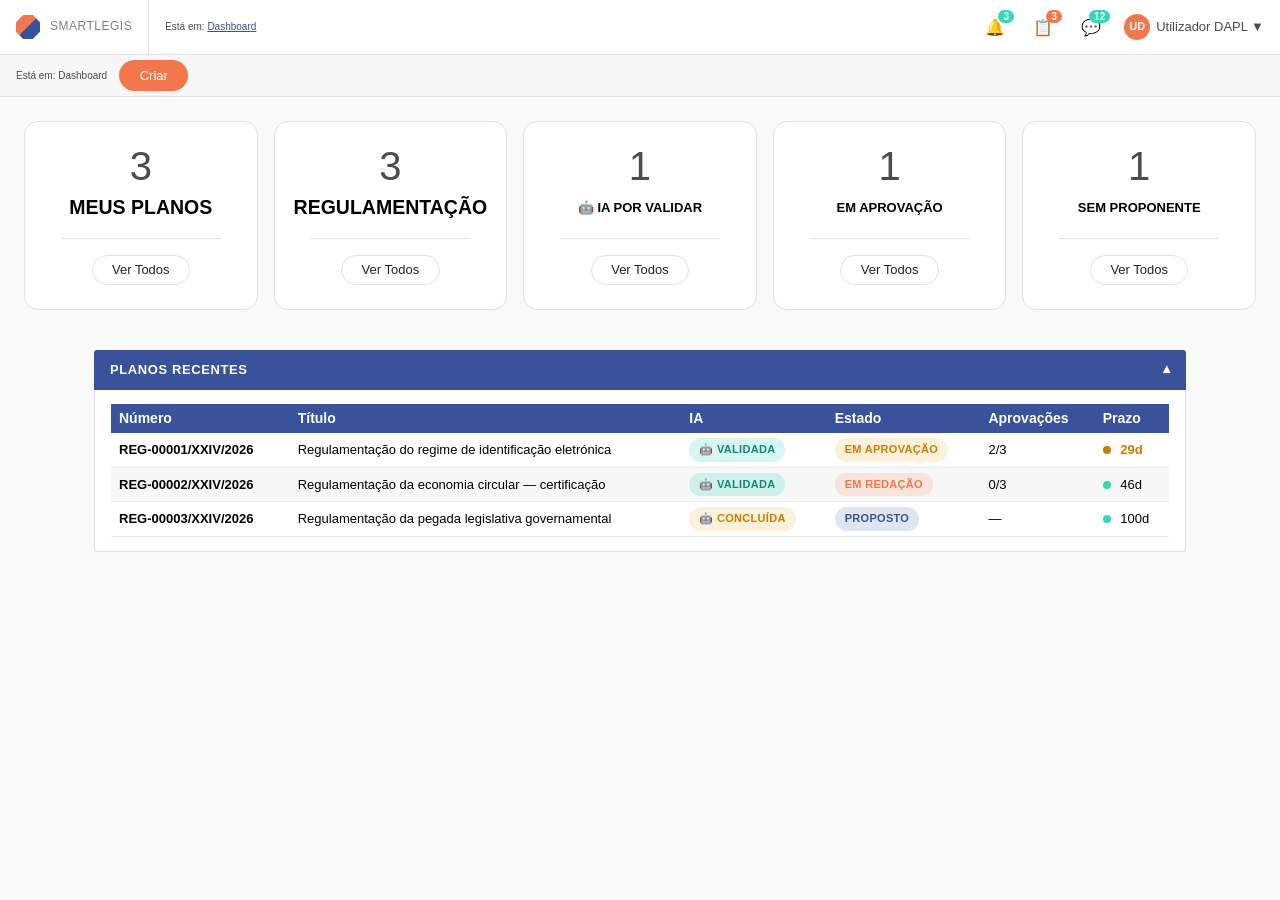
==== standalone.html @ e025ecbe "Initial commit · mock público v0.4 Protótipo navegável do Módulo de Regulamentação do SmartLegis. In" ====
<!DOCTYPE html>
<html lang="pt-PT">
<head>
  <meta charset="UTF-8">
  <meta name="viewport" content="width=device-width, initial-scale=1.0">
  <title>SmartLegis · Regulamentação</title>
  <style>
/* ==========================================================================
   SmartLegis · Módulo de Regulamentação · Mock styles v0.4
   Tokens extraídos pixel-a-pixel de qual.smartlegis.gov.pt (2026-04-29)
   via Claude in Chrome. Paleta: laranja #F2784B + azul/roxo #3A529C +
   turquesa #36D7B7 (wizard). Pill border-radius: 19.5px.
   ========================================================================== */

:root {
  /* Cores primárias */
  --sl-primary:        #F2784B;   /* Laranja: Criar, Editar, Avançar, Confirmar, Hoje */
  --sl-primary-hover:  #E5663A;
  --sl-secondary:      #3A529C;   /* Azul/roxo: header tabela, tab ativa, headers de secção */
  --sl-secondary-dark: #2E4180;
  --sl-success:        #36D7B7;   /* Turquesa: passo ativo do wizard, badge de mensagens */
  --sl-upload-blue:    #5B5F9E;   /* Botões "Envie o seu ficheiro" */

  /* Cinzas e neutros */
  --sl-text:           #4C4C4C;
  --sl-text-strong:    #000000;
  --sl-text-muted:     #95A2A6;
  --sl-text-soft:      #808080;
  --sl-link:           #3A529C;

  /* Backgrounds */
  --sl-bg:             #F9F9F9;
  --sl-bg-sheet:       #F7F7F7;
  --sl-bg-card:        #FFFFFF;
  --sl-bg-row-alt:     #F7F7F7;
  --sl-bg-thead:       #EEEEEE;
  --sl-bg-today:       #FBF8E5;

  /* Estados informativos (para o mock) */
  --sl-info:           #5B5F9E;
  --sl-info-bg:        #E8E9F4;
  --sl-warn:           #C97E00;
  --sl-warn-bg:        #FBF1DC;
  --sl-danger:         #C8102E;
  --sl-danger-bg:      #FCE8EB;
  --sl-success-bg:     #D5F5EC;

  /* Borders */
  --sl-border:         #DEE2E6;
  --sl-border-light:   #E9ECEF;
  --sl-border-modal:   rgba(0, 0, 0, 0.2);

  /* Tipografia */
  --sl-font: Noto, "Lucida Grande", -apple-system, BlinkMacSystemFont, "Segoe UI", Roboto, Helvetica, Arial, sans-serif;
  --sl-fs-xs:      10px;
  --sl-fs-sm:      12px;
  --sl-fs-base:    13px;
  --sl-fs-md:      14px;
  --sl-fs-lg:      15.6px;
  --sl-fs-xl:      19.5px;
  --sl-fs-xxl:     26px;
  --sl-fs-display: 40px;
  --sl-line:       19.5px;

  /* Radii */
  --sl-radius-pill: 19.5px;
  --sl-radius-sm:   3px;
  --sl-radius-md:   3.6px;

  /* Espaços */
  --sl-navbar-h:        55px;
  --sl-control-panel-h: 42px;
  --sl-row-h:           27px;
  --sl-step-circle:     39px;
  --sl-sidebar-w:       234px;

  /* Sombras */
  --sl-shadow-dropdown: 0 6px 12px -4px rgba(0, 0, 0, 0.25);
  --sl-shadow-modal:    0 6px 12px -4px rgba(0, 0, 0, 0.25);
}

* { box-sizing: border-box; }

html, body {
  margin: 0; padding: 0;
  font-family: var(--sl-font);
  font-size: var(--sl-fs-base);
  line-height: var(--sl-line);
  color: var(--sl-text);
  background: var(--sl-bg);
}

a { color: var(--sl-link); text-decoration: none; }
a:hover { text-decoration: underline; }
button { font-family: inherit; cursor: pointer; }
hr { border: 0; border-top: 1px solid var(--sl-border); margin: 8px 0; }

/* ============ Topbar (navbar) ============ */
.sl-navbar {
  height: var(--sl-navbar-h);
  background: var(--sl-bg-card);
  display: flex;
  align-items: center;
  padding: 0;
  position: sticky; top: 0; z-index: 50;
  border-bottom: 1px solid var(--sl-border);
}
.sl-navbar__logo {
  display: flex; align-items: center; gap: 10px;
  padding: 0 16px;
  cursor: pointer;
  height: 100%;
  border-right: 1px solid var(--sl-border);
}
.sl-navbar__logo:hover { background: var(--sl-bg-sheet); }
.sl-navbar__logo-mark {
  width: 24px; height: 24px;
  background: linear-gradient(135deg,
    var(--sl-primary) 0%, var(--sl-primary) 50%,
    var(--sl-secondary) 50%, var(--sl-secondary) 100%);
  clip-path: polygon(30% 0%, 70% 0%, 100% 30%, 100% 70%, 70% 100%, 30% 100%, 0% 70%, 0% 30%);
  flex-shrink: 0;
}
.sl-navbar__brand {
  color: var(--sl-text-soft);
  font-size: var(--sl-fs-sm);
  font-weight: 500;
  letter-spacing: 0.5px;
}

.sl-navbar__breadcrumb {
  flex: 1;
  padding: 0 16px;
  color: var(--sl-text);
  font-size: var(--sl-fs-xs);
}
.sl-navbar__breadcrumb a { color: var(--sl-link); text-decoration: underline; }
.sl-navbar__breadcrumb-sep { margin: 0 6px; color: var(--sl-text-muted); }

.sl-navbar__right {
  display: flex; align-items: center; gap: 18px;
  padding-right: 16px;
}
.sl-navbar__icon-btn {
  position: relative;
  background: none; border: 0;
  font-size: 16px;
  color: var(--sl-text-muted);
  width: 30px; height: 30px;
  display: inline-flex; align-items: center; justify-content: center;
}
.sl-navbar__icon-btn:hover { color: var(--sl-text); }
.sl-navbar__badge {
  position: absolute; top: -2px; right: -4px;
  background: var(--sl-success);
  color: #fff;
  border-radius: 10px; padding: 1px 5px;
  font-size: 10px; font-weight: 600;
  min-width: 16px; text-align: center;
}
.sl-navbar__user {
  display: flex; align-items: center; gap: 6px;
  font-size: var(--sl-fs-base);
  color: var(--sl-text);
  cursor: pointer;
}
.sl-navbar__user-avatar {
  width: 26px; height: 26px;
  border-radius: 50%;
  background: var(--sl-primary);
  color: #fff;
  display: inline-flex; align-items: center; justify-content: center;
  font-size: 11px; font-weight: 600;
}

/* ============ Sidebar (apps dropdown popup) ============ */
.sl-sidebar {
  position: absolute;
  top: var(--sl-navbar-h);
  left: 0;
  width: var(--sl-sidebar-w);
  background: var(--sl-bg-sheet);
  border: 1px solid var(--sl-border);
  border-radius: var(--sl-radius-sm);
  box-shadow: var(--sl-shadow-dropdown);
  padding: 6px 0;
  max-height: calc(100vh - 60px);
  overflow-y: auto;
  z-index: 40;
  display: none;
}
.sl-sidebar.is-open { display: block; }
.sl-sidebar__item {
  display: flex; align-items: center; gap: 12px;
  padding: 6px 20px;
  height: 57px;
  color: var(--sl-text-muted);
  font-size: var(--sl-fs-sm);
  font-weight: 400;
  text-decoration: none;
  cursor: pointer;
}
.sl-sidebar__item:hover { background: rgba(0,0,0,0.04); text-decoration: none; }
.sl-sidebar__item--active {
  color: var(--sl-text-strong);
  font-weight: 500;
}
.sl-sidebar__item--active .sl-sidebar__icon {
  background: #2A2A2A;
  color: #fff;
}
.sl-sidebar__icon {
  width: 36px; height: 36px;
  display: inline-flex; align-items: center; justify-content: center;
  font-size: 22px;
  border-radius: 4px;
  color: var(--sl-text-muted);
  flex-shrink: 0;
}

/* ============ Layout body ============ */
.sl-main {
  min-height: calc(100vh - var(--sl-navbar-h));
}

/* ============ Control Panel ============ */
.sl-cp {
  height: var(--sl-control-panel-h);
  background: var(--sl-bg-sheet);
  padding: 0 16px;
  display: flex;
  align-items: center;
  gap: 12px;
  border-bottom: 1px solid var(--sl-border);
}
.sl-cp__breadcrumb {
  color: var(--sl-text);
  font-size: var(--sl-fs-xs);
}
.sl-cp__breadcrumb a { color: var(--sl-link); text-decoration: underline; }
.sl-cp__breadcrumb-sep { margin: 0 6px; color: var(--sl-text-muted); }
.sl-cp__buttons { display: flex; align-items: center; gap: 8px; }
.sl-cp__right {
  margin-left: auto;
  display: flex; align-items: center; gap: 10px;
}
.sl-pager {
  display: flex; align-items: center; gap: 6px;
  font-size: var(--sl-fs-base);
}
.sl-pager__nav {
  width: 30px; height: 30px;
  border-radius: 50%;
  background: var(--sl-bg-card);
  border: 1px solid var(--sl-border);
  display: inline-flex; align-items: center; justify-content: center;
  color: var(--sl-text);
  cursor: pointer;
}
.sl-pager__nav:hover { background: var(--sl-bg-sheet); }

/* ============ Botões ============ */
.sl-btn {
  display: inline-flex; align-items: center; justify-content: center;
  gap: 6px;
  font-family: var(--sl-font);
  font-size: var(--sl-fs-base);
  font-weight: 400;
  padding: 6.5px 19.5px;
  border-radius: var(--sl-radius-pill);
  border: 1px solid transparent;
  background: var(--sl-bg-card);
  color: var(--sl-text-strong);
  text-decoration: none;
  white-space: nowrap;
  transition: background 0.12s ease;
  line-height: 1.2;
}
.sl-btn:hover { text-decoration: none; }
.sl-btn--primary {
  background: var(--sl-primary);
  color: #fff;
}
.sl-btn--primary:hover { background: var(--sl-primary-hover); color: #fff; }
.sl-btn--secondary {
  background: var(--sl-bg-card);
  color: #212529;
  border-color: var(--sl-border);
}
.sl-btn--secondary:hover { background: #F1F3F5; }
.sl-btn--upload {
  background: var(--sl-upload-blue);
  color: #fff;
}
.sl-btn--link {
  background: transparent;
  color: var(--sl-link);
  text-decoration: underline;
  border: 0;
  padding: 6.5px 4px;
}
.sl-btn--icon {
  padding: 0;
  width: 30px; height: 30px;
  border-radius: 50%;
  border: 1px solid var(--sl-border);
}
.sl-btn--small {
  border-radius: var(--sl-radius-sm);
  padding: 4.5px 9px;
}
.sl-btn--danger {
  background: var(--sl-danger);
  color: #fff;
}
.sl-btn:disabled, .sl-btn[disabled] { opacity: 0.5; cursor: not-allowed; }

/* ============ Form view ============ */
.sl-form-bg {
  background: var(--sl-bg-sheet);
  padding: 24px 16px;
  min-height: calc(100vh - var(--sl-navbar-h) - var(--sl-control-panel-h));
}
.sl-form-sheet {
  background: var(--sl-bg-card);
  max-width: 1140px;
  margin: 0 auto;
  padding: 24px 32px;
  border-radius: var(--sl-radius-sm);
  border: 1px solid var(--sl-border);
}
.sl-form__title {
  font-size: var(--sl-fs-xxl);
  font-weight: 700;
  color: var(--sl-text);
  text-align: center;
  margin: 0 0 6px;
}
.sl-form__subtitle {
  text-align: center;
  font-size: var(--sl-fs-base);
  color: var(--sl-text-muted);
  margin: 0 0 16px;
}

.sl-form__row {
  display: grid;
  grid-template-columns: repeat(2, 1fr);
  gap: 8px 24px;
  margin-bottom: 12px;
}
.sl-form__row--4 { grid-template-columns: repeat(4, 1fr); }
.sl-form__row--3 { grid-template-columns: repeat(3, 1fr); }
.sl-form__field { display: flex; flex-direction: column; }
.sl-form__field--full { grid-column: 1 / -1; }
.sl-form__label {
  font-size: var(--sl-fs-base);
  font-weight: 700;
  color: var(--sl-text);
  margin-bottom: 4px;
}
.sl-form__label--required::after {
  content: " *";
  color: var(--sl-danger);
}
.sl-form__value {
  font-size: var(--sl-fs-base);
  color: var(--sl-text);
  border-bottom: 1px solid var(--sl-border);
  padding: 4px 0;
  min-height: 24px;
}
.sl-form__input {
  border: 0;
  border-bottom: 1px solid var(--sl-border);
  background: transparent;
  outline: 0;
  font-family: inherit;
  font-size: var(--sl-fs-base);
  padding: 4px 0;
  width: 100%;
}
.sl-form__input:focus { border-bottom-color: var(--sl-secondary); }
.sl-form__textarea {
  border: 1px solid var(--sl-border);
  border-radius: var(--sl-radius-sm);
  padding: 6px 8px;
  font-family: inherit;
  font-size: var(--sl-fs-base);
  background: var(--sl-bg-card);
  resize: vertical;
  min-height: 60px;
  width: 100%;
}
.sl-form__select {
  border: 1px solid var(--sl-border);
  border-radius: var(--sl-radius-sm);
  padding: 4px 8px;
  font-family: inherit;
  font-size: var(--sl-fs-base);
  background: var(--sl-bg-card);
  width: 100%;
}

/* ============ Notebook (tabs) — estilo SmartLegis real ============ */
.sl-notebook { margin: 16px 0 0; }
.sl-notebook__tabs {
  display: flex;
  gap: 2px;
  border-bottom: 1px solid var(--sl-secondary);
  list-style: none;
  padding: 0;
  margin: 0;
}
.sl-notebook__tab {
  padding: 6px 14px;
  font-size: var(--sl-fs-base);
  font-weight: 400;
  color: var(--sl-secondary);
  background: transparent;
  border: 0;
  border-radius: var(--sl-radius-sm) var(--sl-radius-sm) 0 0;
  cursor: pointer;
}
.sl-notebook__tab:hover { background: rgba(58,82,156,0.08); }
.sl-notebook__tab--active {
  background: var(--sl-secondary);
  color: #fff;
  font-weight: 500;
}
.sl-notebook__tab--active:hover { background: var(--sl-secondary-dark); }
.sl-notebook__page { padding: 16px 0; }

/* ============ Secções colapsáveis (em vez de chatter) ============ */
.sl-section { margin-top: 16px; }
.sl-section__header {
  background: var(--sl-secondary);
  color: #fff;
  font-size: var(--sl-fs-base);
  font-weight: 600;
  letter-spacing: 0.6px;
  padding: 10px 16px;
  border-radius: var(--sl-radius-sm);
  display: flex;
  align-items: center;
  justify-content: space-between;
  cursor: pointer;
  text-transform: uppercase;
  user-select: none;
}
.sl-section__header:hover { background: var(--sl-secondary-dark); }
.sl-section__chevron { font-size: 14px; transition: transform 0.2s; }
.sl-section--open .sl-section__header {
  border-radius: var(--sl-radius-sm) var(--sl-radius-sm) 0 0;
}
.sl-section--open .sl-section__chevron { transform: rotate(180deg); }
.sl-section__body {
  background: var(--sl-bg-card);
  padding: 14px 16px;
  border: 1px solid var(--sl-border);
  border-top: 0;
  border-radius: 0 0 var(--sl-radius-sm) var(--sl-radius-sm);
  display: none;
}
.sl-section--open .sl-section__body { display: block; }

/* ============ Tabela (list view) ============ */
.sl-table-wrap {
  background: var(--sl-bg-card);
  border: 1px solid var(--sl-border);
  border-radius: var(--sl-radius-sm);
  overflow: auto;
}
.sl-table {
  width: 100%;
  border-collapse: collapse;
  font-size: var(--sl-fs-base);
}
.sl-table thead th {
  background: var(--sl-secondary);
  color: #fff;
  font-size: var(--sl-fs-md);
  font-weight: 700;
  text-align: left;
  padding: 5px 8px;
  white-space: nowrap;
  position: sticky; top: 0;
}
.sl-table tbody td {
  padding: 5px 8px;
  font-size: var(--sl-fs-base);
  color: var(--sl-text-strong);
  vertical-align: middle;
  border-bottom: 1px solid var(--sl-border-light);
}
.sl-table tbody tr { background: var(--sl-bg-card); }
.sl-table tbody tr:nth-child(even) { background: var(--sl-bg-row-alt); }
.sl-table tbody tr:hover { background: #EEF1FB; cursor: pointer; }

/* Tabela inline em form (.sl-table--inline para tabelas dentro de notebook pages) */
.sl-table--inline thead th {
  background: var(--sl-bg-thead);
  color: var(--sl-text);
  font-size: var(--sl-fs-sm);
  text-transform: uppercase;
  font-weight: 600;
}

/* ============ Search/Filter pills ============ */
.sl-searchbox {
  display: flex; align-items: center; gap: 8px;
  background: var(--sl-bg-card);
  border: 1px solid var(--sl-border);
  border-radius: var(--sl-radius-pill);
  padding: 4px 14px;
  font-size: var(--sl-fs-base);
}
.sl-searchbox input {
  flex: 1;
  border: 0; outline: 0; background: transparent;
  font-size: var(--sl-fs-base);
}
.sl-filter-pill {
  background: var(--sl-bg-card);
  border-radius: var(--sl-radius-pill);
  padding: 4px 14px;
  display: inline-flex; align-items: center; gap: 8px;
  border: 1px solid var(--sl-border);
  font-size: var(--sl-fs-base);
  cursor: pointer;
  color: var(--sl-text);
}
.sl-filter-pill:hover { background: var(--sl-bg-sheet); }
.sl-filter-pill__caret { font-size: 10px; color: var(--sl-text-muted); }

/* ============ Dropdown menu (Ação ▼) ============ */
.sl-dropdown {
  position: absolute;
  background: var(--sl-bg-sheet);
  border: 1px solid var(--sl-border);
  border-radius: var(--sl-radius-sm);
  box-shadow: var(--sl-shadow-dropdown);
  min-width: 220px;
  padding: 6px 0;
  z-index: 60;
  display: none;
}
.sl-dropdown.is-open { display: block; }
.sl-dropdown__item {
  display: block;
  padding: 4px 20px;
  color: var(--sl-text);
  font-size: var(--sl-fs-sm);
  line-height: 18px;
  text-decoration: none;
  cursor: pointer;
}
.sl-dropdown__item:hover {
  background: rgba(58,82,156,0.08);
  color: var(--sl-secondary);
  text-decoration: none;
}

/* ============ Modal ============ */
.sl-modal-backdrop {
  position: fixed; inset: 0;
  background: rgba(0,0,0,0.5);
  z-index: 999;
  display: none;
}
.sl-modal-backdrop.is-open { display: block; }
.sl-modal {
  position: fixed;
  top: 50px;
  left: 50%;
  transform: translateX(-50%);
  max-width: 650px;
  width: calc(100% - 32px);
  z-index: 1000;
}
.sl-modal__content {
  background: var(--sl-bg-card);
  border: 1px solid var(--sl-border-modal);
  border-radius: var(--sl-radius-md);
  box-shadow: var(--sl-shadow-modal);
}
.sl-modal__header {
  display: flex; align-items: center; justify-content: space-between;
  padding: 12px 16px;
  border-bottom: 1px solid var(--sl-border-light);
}
.sl-modal__title {
  font-size: var(--sl-fs-lg);
  font-weight: 700;
  color: var(--sl-text);
}
.sl-modal__title-suffix {
  color: var(--sl-text-muted);
  font-weight: 400;
  margin-left: 6px;
}
.sl-modal__close {
  border: 0; background: transparent;
  font-size: 18px;
  color: var(--sl-text-muted);
  cursor: pointer;
}
.sl-modal__body {
  padding: 16px;
  color: var(--sl-text);
  font-size: var(--sl-fs-base);
}
.sl-modal__footer {
  padding: 0 16px 16px;
  display: flex; gap: 10px;
  justify-content: flex-end;
}

/* ============ Wizard (3 passos) ============ */
.sl-wizard {
  background: var(--sl-bg-card);
  max-width: 1140px;
  margin: 16px auto;
  padding: 24px 36px 8px;
  border-radius: var(--sl-radius-sm);
  border: 1px solid var(--sl-border);
}
.sl-wizard__stepper {
  display: flex; align-items: center; justify-content: center;
  gap: 0;
  padding: 8px 0 24px;
}
.sl-wizard__step {
  display: flex; flex-direction: column; align-items: center;
  flex: 0 0 auto;
}
.sl-wizard__circle {
  width: var(--sl-step-circle);
  height: var(--sl-step-circle);
  border-radius: var(--sl-radius-pill);
  background: var(--sl-bg-card);
  color: var(--sl-text-muted);
  font-size: var(--sl-fs-base);
  font-weight: 500;
  display: inline-flex; align-items: center; justify-content: center;
  border: 1px solid var(--sl-border);
}
.sl-wizard__label {
  margin-top: 8px;
  font-size: 11px;
  color: var(--sl-text-muted);
  text-transform: uppercase;
  text-align: center;
  letter-spacing: 0.4px;
  max-width: 220px;
  line-height: 1.3;
}
.sl-wizard__connector {
  height: 1px;
  background: var(--sl-border);
  width: 80px;
  margin: -28px 12px 0;
}
.sl-wizard__step--active .sl-wizard__circle,
.sl-wizard__step--done .sl-wizard__circle {
  background: var(--sl-success);
  color: #fff;
  border-color: var(--sl-success);
}
.sl-wizard__step--active .sl-wizard__label { color: var(--sl-text); font-weight: 500; }
.sl-wizard__intro {
  text-align: center;
  font-size: var(--sl-fs-base);
  color: var(--sl-text);
  margin: 0 0 18px;
}
.sl-wizard__footer {
  display: flex; align-items: center;
  margin-top: 24px; padding-top: 16px;
  border-top: 1px solid var(--sl-border-light);
}
.sl-wizard__footer-spacer { flex: 1; }
.sl-wizard__footer .sl-btn--link { margin-right: 12px; }

/* Radio inline (Não/Sim, Preencher/Carregar) */
.sl-radio-group { display: inline-flex; gap: 18px; align-items: center; }
.sl-radio { display: inline-flex; align-items: center; gap: 6px; cursor: pointer; font-size: var(--sl-fs-base); }
.sl-radio input[type="radio"] {
  appearance: none;
  width: 14px; height: 14px;
  border-radius: 50%;
  border: 1px solid var(--sl-secondary);
  position: relative;
  cursor: pointer;
}
.sl-radio input[type="radio"]:checked {
  background: var(--sl-secondary);
  box-shadow: inset 0 0 0 2px #fff;
}

/* ============ Cards (dashboard) ============ */
.sl-card {
  background: var(--sl-bg-card);
  border: 1px solid var(--sl-border);
  border-radius: 14px;
  padding: 24px 16px;
  text-align: center;
  display: flex; flex-direction: column; align-items: center;
  gap: 8px;
}
.sl-card__number {
  font-size: var(--sl-fs-display);
  font-weight: 400;
  color: var(--sl-text);
  line-height: 1;
}
.sl-card__title {
  font-size: var(--sl-fs-xl);
  font-weight: 700;
  color: var(--sl-text-strong);
  text-transform: uppercase;
  margin: 4px 0;
}
.sl-card hr { width: 80%; }

.sl-card-grid {
  display: grid;
  grid-template-columns: repeat(auto-fit, minmax(200px, 1fr));
  gap: 16px;
  padding: 24px;
}

/* ============ Banners ============ */
.sl-banner {
  padding: 12px 16px;
  border-radius: var(--sl-radius-sm);
  margin-bottom: 16px;
  display: flex; gap: 12px; align-items: flex-start;
  font-size: var(--sl-fs-base);
  border-left: 4px solid var(--sl-info);
  background: var(--sl-info-bg);
  color: var(--sl-text);
}
.sl-banner--warn { border-color: var(--sl-warn); background: var(--sl-warn-bg); }
.sl-banner--danger { border-color: var(--sl-danger); background: var(--sl-danger-bg); }
.sl-banner--success { border-color: var(--sl-success); background: var(--sl-success-bg); }
.sl-banner strong { display: block; margin-bottom: 2px; }

/* ============ Pills/Badges (estados) ============ */
.sl-pill {
  display: inline-block;
  padding: 2px 10px;
  font-size: 11px;
  font-weight: 600;
  border-radius: var(--sl-radius-pill);
  background: var(--sl-bg-thead);
  color: var(--sl-text);
  text-transform: uppercase;
  letter-spacing: 0.3px;
  white-space: nowrap;
}
.sl-pill--blue   { background: rgba(58,82,156,0.15); color: var(--sl-secondary); }
.sl-pill--orange { background: rgba(242,120,75,0.15); color: var(--sl-primary); }
.sl-pill--green  { background: rgba(54,215,183,0.20); color: #128A6F; }
.sl-pill--red    { background: var(--sl-danger-bg); color: var(--sl-danger); }
.sl-pill--warn   { background: var(--sl-warn-bg); color: var(--sl-warn); }
.sl-pill--grey   { background: var(--sl-bg-thead); color: var(--sl-text-muted); }

/* Risco dot */
.sl-risk { display: inline-block; width: 8px; height: 8px; border-radius: 50%; margin-right: 6px; }
.sl-risk--low  { background: var(--sl-success); }
.sl-risk--mid  { background: var(--sl-warn); }
.sl-risk--high { background: var(--sl-danger); }

/* ============ Toast ============ */
.sl-toast {
  position: fixed; bottom: 24px; left: 50%;
  transform: translateX(-50%) translateY(100px);
  background: var(--sl-text-strong);
  color: #fff;
  padding: 10px 18px;
  border-radius: var(--sl-radius-pill);
  font-size: var(--sl-fs-base);
  box-shadow: var(--sl-shadow-modal);
  opacity: 0;
  transition: all 0.3s ease;
  z-index: 1500;
  pointer-events: none;
}
.sl-toast.is-open {
  transform: translateX(-50%) translateY(0);
  opacity: 1;
}
.sl-toast--success { background: #128A6F; }
.sl-toast--error { background: var(--sl-danger); }

/* ============ Empty state ============ */
.sl-empty {
  text-align: center; padding: 48px 24px;
  color: var(--sl-text-muted);
}
.sl-empty__icon { font-size: 36px; margin-bottom: 12px; opacity: 0.5; }
.sl-empty__text strong { display: block; font-size: 16px; color: var(--sl-text); margin-bottom: 4px; }

/* ============ Timeline (histórico, atividade) ============ */
.sl-timeline { position: relative; padding-left: 20px; }
.sl-timeline::before {
  content: ''; position: absolute; left: 6px; top: 4px; bottom: 0;
  width: 2px; background: var(--sl-border);
}
.sl-timeline__item { position: relative; padding: 6px 0 8px; }
.sl-timeline__item::before {
  content: ''; position: absolute; left: -18px; top: 10px;
  width: 10px; height: 10px; border-radius: 50%;
  background: var(--sl-text-muted);
  border: 2px solid var(--sl-bg-card);
  box-shadow: 0 0 0 1px var(--sl-border);
}
.sl-timeline__item--active::before { background: var(--sl-primary); }
.sl-timeline__item--done::before { background: var(--sl-success); }
.sl-timeline__title { font-size: var(--sl-fs-base); font-weight: 500; margin: 0; }
.sl-timeline__meta { font-size: 11px; color: var(--sl-text-muted); }
.sl-timeline__body { font-size: var(--sl-fs-sm); color: var(--sl-text); margin-top: 2px; }

/* ============ Alert row (DSAAG) ============ */
.sl-alert-row {
  display: grid; grid-template-columns: auto 1fr auto auto;
  gap: 12px; align-items: center;
  padding: 8px 12px; border: 1px solid var(--sl-border);
  border-radius: var(--sl-radius-sm);
  background: var(--sl-bg-card); margin-bottom: 6px;
}
.sl-alert-row--critical { border-left: 4px solid var(--sl-danger); }
.sl-alert-row--warning { border-left: 4px solid var(--sl-warn); }
.sl-alert-row--info { border-left: 4px solid var(--sl-info); }
.sl-alert-row__title { font-weight: 600; font-size: var(--sl-fs-base); }
.sl-alert-row__desc { color: var(--sl-text-muted); font-size: var(--sl-fs-sm); margin-top: 2px; }
.sl-alert-row__actions { display: flex; gap: 4px; }

/* ============ Chips de aprovação (multi-proponente) ============ */
.sl-approval-row {
  display: flex; align-items: center; gap: 12px;
  padding: 8px 12px;
  border-bottom: 1px solid var(--sl-border-light);
}
.sl-approval-row__name { flex: 1; font-weight: 500; }
.sl-approval-row__lead-badge {
  display: inline-block;
  padding: 1px 6px;
  background: var(--sl-secondary);
  color: #fff;
  font-size: 10px;
  border-radius: var(--sl-radius-sm);
  font-weight: 600;
}

/* ============ Comments / chat-like (para circulação interna) ============ */
.sl-comment {
  border-left: 3px solid var(--sl-border);
  padding: 8px 12px;
  margin: 6px 0;
  background: var(--sl-bg-sheet);
  border-radius: 0 var(--sl-radius-sm) var(--sl-radius-sm) 0;
}
.sl-comment--fav { border-color: var(--sl-success); background: var(--sl-success-bg); }
.sl-comment--reservas { border-color: var(--sl-warn); background: var(--sl-warn-bg); }
.sl-comment--des { border-color: var(--sl-danger); background: var(--sl-danger-bg); }
.sl-comment__meta { font-size: 11px; color: var(--sl-text-muted); margin-bottom: 4px; }

/* ============ Calendar (mini) ============ */
.sl-mini-cal { font-size: var(--sl-fs-sm); border-collapse: collapse; }
.sl-mini-cal th, .sl-mini-cal td {
  padding: 3px 6px; text-align: center;
  color: var(--sl-text);
}
.sl-mini-cal__today {
  background: var(--sl-secondary);
  color: #fff;
  border-radius: var(--sl-radius-sm);
}

/* ============ Misc utilities ============ */
.sl-flex { display: flex; gap: 8px; align-items: center; }
.sl-flex-between { display: flex; justify-content: space-between; align-items: center; gap: 8px; }
.sl-text-muted { color: var(--sl-text-muted); }
.sl-mt-8 { margin-top: 8px; }
.sl-mt-16 { margin-top: 16px; }
.sl-mt-24 { margin-top: 24px; }
.sl-mb-8 { margin-bottom: 8px; }
.sl-mb-16 { margin-bottom: 16px; }
.sl-divider { height: 1px; background: var(--sl-border); margin: 12px 0; }
.sl-grid-2 { display: grid; grid-template-columns: 2fr 1fr; gap: 16px; }

/* H2 secção genérico */
.sl-h2 {
  font-size: var(--sl-fs-xl);
  font-weight: 700;
  color: var(--sl-text);
  margin: 16px 0 8px;
}

/* Progress bar */
.sl-progress {
  height: 8px;
  background: var(--sl-bg-thead);
  border-radius: var(--sl-radius-sm);
  overflow: hidden;
}
.sl-progress__bar {
  height: 100%;
  background: var(--sl-success);
  transition: width 0.3s ease;
}

@media (max-width: 900px) {
  .sl-grid-2 { grid-template-columns: 1fr; }
  .sl-form__row, .sl-form__row--3, .sl-form__row--4 { grid-template-columns: 1fr; }
  .sl-cp { flex-wrap: wrap; height: auto; padding: 8px 16px; }
}

</style>
</head>
<body>
  <!-- ============ Topbar ============ -->
  <header class="sl-navbar">
    <div class="sl-navbar__logo" id="logoToggle" title="Aplicações">
      <div class="sl-navbar__logo-mark"></div>
      <span class="sl-navbar__brand">SMARTLEGIS</span>
    </div>
    <nav class="sl-navbar__breadcrumb" id="breadcrumb">
      <span>Está em: <a href="#/dashboard">Dashboard</a></span>
    </nav>
    <div class="sl-navbar__right">
      <button class="sl-navbar__icon-btn" id="alertsBtn" title="Alertas">
        🔔<span class="sl-navbar__badge" id="alertCount">0</span>
      </button>
      <button class="sl-navbar__icon-btn" title="Atividades">
        📋<span class="sl-navbar__badge" style="background:var(--sl-primary)">3</span>
      </button>
      <button class="sl-navbar__icon-btn" title="Mensagens">
        💬<span class="sl-navbar__badge">12</span>
      </button>
      <div class="sl-navbar__user">
        <span class="sl-navbar__user-avatar">UD</span>
        <span>Utilizador DAPL ▼</span>
      </div>
    </div>

    <!-- Sidebar como dropdown popup (estilo SmartLegis real) -->
    <aside class="sl-sidebar" id="sidebar">
      <a class="sl-sidebar__item" href="#/dashboard" data-route="dashboard">
        <span class="sl-sidebar__icon">📊</span> Dashboard
      </a>
      <a class="sl-sidebar__item" href="#/planos" data-route="planos">
        <span class="sl-sidebar__icon">📋</span> Planos de Regulamentação
      </a>
      <a class="sl-sidebar__item" href="#/plano/novo" data-route="plano-novo">
        <span class="sl-sidebar__icon">➕</span> Novo Plano
      </a>
      <a class="sl-sidebar__item" href="#/dsaag" data-route="dsaag">
        <span class="sl-sidebar__icon">🛡️</span> Vista DSAAG
      </a>
      <a class="sl-sidebar__item" href="#/diplomas-publicados" data-route="diplomas-publicados">
        <span class="sl-sidebar__icon">📜</span> Diplomas Publicados
      </a>
      <hr style="margin:6px 16px">
      <div style="padding:6px 20px;font-size:10px;color:var(--sl-text-muted);text-transform:uppercase;letter-spacing:0.5px">SmartLegis (atalhos)</div>
      <a class="sl-sidebar__item" href="#" style="opacity:0.6"><span class="sl-sidebar__icon">⚖️</span> Procedimentos</a>
      <a class="sl-sidebar__item" href="#" style="opacity:0.6"><span class="sl-sidebar__icon">📁</span> Arquivo</a>
      <a class="sl-sidebar__item" href="#" style="opacity:0.6"><span class="sl-sidebar__icon">📅</span> Agenda</a>
      <a class="sl-sidebar__item" href="#" style="opacity:0.6"><span class="sl-sidebar__icon">📊</span> Estatísticas</a>
      <a class="sl-sidebar__item" href="#" style="opacity:0.6"><span class="sl-sidebar__icon">🔍</span> Pesquisa geral</a>
    </aside>
  </header>

  <main class="sl-main" id="main"></main>

  <div id="toast" class="sl-toast"></div>
  <div id="modalRoot"></div>

  <script>

// === data.js ===
// SmartLegis · Módulo de Regulamentação · Mock data v0.2
// Alterações vs v0.1:
// - Novo workflow simplificado (proposto → em_redacao → em_aprovacao → aprovado → publicado)
// - Campos de Análise IA
// - Aprovações multi-proponente
// - Convites de edição em track changes
// - Documento na plataforma com versões incrementais

const DSAAG_LABEL = 'DSAAG';

const AREAS_GOVERNATIVAS = [
  { id: 'mai', nome: 'Ministério da Administração Interna', sigla: 'MAI' },
  { id: 'maac', nome: 'Ministério do Ambiente e Ação Climática', sigla: 'MAAC' },
  { id: 'mj', nome: 'Ministério da Justiça', sigla: 'MJ' },
  { id: 'mne', nome: 'Ministério dos Negócios Estrangeiros', sigla: 'MNE' },
  { id: 'mf', nome: 'Ministério das Finanças', sigla: 'MF' },
  { id: 'metd', nome: 'Min. Estado/Economia/Transição Digital', sigla: 'METD' },
  { id: 'mp', nome: 'Ministério da Presidência', sigla: 'MP' },
  { id: 'me', nome: 'Ministério da Educação', sigla: 'ME' },
  { id: 'mctes', nome: 'Min. Ciência, Tecnologia e Ensino Superior', sigla: 'MCTES' },
  { id: 'mc', nome: 'Ministério da Cultura', sigla: 'MC' },
  { id: 'msau', nome: 'Ministério da Saúde', sigla: 'MS' },
  { id: 'mtsss', nome: 'Min. Trabalho e Solidariedade', sigla: 'MTSSS' },
  { id: 'magri', nome: 'Ministério da Agricultura', sigla: 'MAGRI' },
  { id: 'mih', nome: 'Min. Infraestruturas e Habitação', sigla: 'MIH' },
];

const ENTIDADES_EXTERNAS = [
  { id: 'ces', nome: 'Conselho Económico e Social', tipo: 'obrigatoria' },
  { id: 'anmp', nome: 'ANMP - Municípios Portugueses', tipo: 'obrigatoria' },
  { id: 'anafre', nome: 'ANAFRE - Freguesias', tipo: 'obrigatoria' },
  { id: 'cnpd', nome: 'CNPD - Proteção de Dados', tipo: 'obrigatoria' },
  { id: 'erc', nome: 'ERC - Comunicação Social', tipo: 'obrigatoria' },
  { id: 'ordem-advogados', nome: 'Ordem dos Advogados', tipo: 'facultativa' },
  { id: 'ordem-medicos', nome: 'Ordem dos Médicos', tipo: 'facultativa' },
  { id: 'ordem-engenheiros', nome: 'Ordem dos Engenheiros', tipo: 'facultativa' },
  { id: 'tcontas', nome: 'Tribunal de Contas', tipo: 'facultativa' },
  { id: 'cejure', nome: 'CEJURE', tipo: 'facultativa' },
  { id: 'utail', nome: 'UTAIL (PlanAPP)', tipo: 'facultativa' },
];

const DIPLOMAS = [
  {
    id: 'DL00012/XXIV/2026', tipo: 'Decreto-Lei',
    sumario: 'Estabelece o regime jurídico da economia circular',
    proponente: 'maac', estado: 'Publicado',
    data_publicacao: '2026-03-15', dr: 'DR Nº 52, Série I',
    em_smartlegis: true, tem_plano_regulamentacao: false,
    normas_habilitantes: [
      { ref: 'Artigo 14.º, n.º 2', desc: 'Critérios de certificação' },
      { ref: 'Artigo 22.º, n.º 1', desc: 'Regime de taxas' },
    ],
    prazo_legal_dias: 90,
  },
  {
    id: 'DL00018/XXIV/2026', tipo: 'Decreto-Lei',
    sumario: 'Aprova o regime jurídico da identificação eletrónica',
    proponente: 'metd', estado: 'Publicado',
    data_publicacao: '2026-03-28', dr: 'DR Nº 62, Série I',
    em_smartlegis: true, tem_plano_regulamentacao: true,
    normas_habilitantes: [
      { ref: 'Artigo 8.º', desc: 'Requisitos técnicos dos meios de identificação' },
    ],
    prazo_legal_dias: 60,
  },
  {
    id: 'L00005-A/2026', tipo: 'Lei (AR)',
    sumario: 'Pegada legislativa a nível governamental',
    proponente: 'mp', estado: 'Publicado',
    data_publicacao: '2026-04-08', dr: 'DR Nº 70, Série I',
    em_smartlegis: false, tem_plano_regulamentacao: false,
    normas_habilitantes: [
      { ref: 'Artigo 5.º, n.º 1', desc: 'Procedimento de registo' },
      { ref: 'Artigo 11.º', desc: 'Requisitos do sistema de informação' },
    ],
    prazo_legal_dias: 120,
  },
  {
    id: 'DL00025/XXIV/2026', tipo: 'Decreto-Lei',
    sumario: 'Trabalho remoto na Administração Pública',
    proponente: 'mp', estado: 'Em estudo',
    data_publicacao: null, dr: null,
    em_smartlegis: true, tem_plano_regulamentacao: false,
    normas_habilitantes: [
      { ref: 'Artigo 9.º', desc: 'Limites máximos de trabalho remoto' },
      { ref: 'Artigo 16.º', desc: 'Subsídio de teletrabalho' },
    ],
    prazo_legal_dias: 120,
  },
];

// Estados v0.2 (simplificados)
const ESTADOS_PLANO = {
  proposto:        { label: 'Proposto',         pill: 'pill-blue',  ordem: 1 },
  em_redacao:      { label: 'Em Redação',       pill: 'pill-blue',  ordem: 2 },
  em_aprovacao:    { label: 'Em Aprovação',     pill: 'pill-amber', ordem: 3 },
  aprovado:        { label: 'Aprovado',         pill: 'pill-green', ordem: 4 },
  publicado:       { label: 'Publicado',        pill: 'pill-green', ordem: 5 },
  dispensado:      { label: 'Dispensado',       pill: 'pill-grey',  ordem: 99 },
  cancelado:       { label: 'Cancelado',        pill: 'pill-red',   ordem: 99 },
};

const ESTADOS_SEQUENCIA = ['proposto', 'em_redacao', 'em_aprovacao', 'aprovado', 'publicado'];

const FORMAS_ATO = [
  ['decreto_lei', 'Decreto-Lei'],
  ['decreto', 'Decreto'],
  ['decreto_regulamentar', 'Decreto Regulamentar'],
  ['portaria', 'Portaria'],
  ['rcm', 'Resolução do Conselho de Ministros'],
];

const PLANOS = [
  {
    id: 'REG-00001/XXIV/2026',
    titulo: 'Regulamentação do regime de identificação eletrónica',
    tipo_origem: 'proponente_via_diploma',
    diploma_habilitante: 'DL00018/XXIV/2026',
    state: 'em_aprovacao',
    // IA
    ai_status: 'validada',
    ai_provider: 'mock',
    ai_executed_at: '2026-04-01 14:23',
    ai_validated_by: 'Rita Silva (METD)',
    ai_validated_at: '2026-04-01 16:08',
    ai_confianca: 0.82,
    ai_summary: 'Análise mock detetou forma "Portaria" baseada em padrões textuais; prazo de 60 dias extraído do texto; 1 norma habilitante (Artigo 8.º). Sugeridas CNPD e CEJURE como entidades externas (palavras-chave: "biometria", "identificação", "proteção de dados").',
    objeto: 'Regulamentação dos requisitos técnicos dos meios de identificação eletrónica, incluindo critérios de segurança, interoperabilidade e usabilidade.',
    objeto_origem_ia: false, // já editada após validação
    forma_ato_prevista: 'portaria', forma_ato_origem_ia: true,
    prazo_legal_dias: 60, prazo_origem_ia: true,
    prazo_data: '2026-05-27',
    area_proponente: 'metd',
    co_proponentes: ['mp', 'mj'],
    adjunto_responsavel: 'Rita Silva (METD)',
    entidades_externas: ['cnpd', 'cejure'],
    normas: [
      { ref: 'Artigo 8.º', desc: 'Requisitos técnicos dos meios de identificação', estado: 'em_redacao', detetada_por_ia: true },
    ],
    // Aprovações multi-proponente
    approvals: [
      { company_id: 'metd', is_lead: true, state: 'aprovado', approver: 'Rita Silva', approved_at: '2026-04-26 10:14', notes: 'Concordância total.' },
      { company_id: 'mp', is_lead: false, state: 'aprovado', approver: 'Sofia Lima', approved_at: '2026-04-27 09:30', notes: 'Sugestão de revisão tipográfica no art.º 3.º (já incorporada).' },
      { company_id: 'mj', is_lead: false, state: 'pendente', approver: null, approved_at: null, notes: '' },
    ],
    // Versões
    versoes: [
      { numero: 'v0.1', tipo: 'interna', data: '2026-04-02', autor: 'Rita Silva', track_changes: 0, summary: 'Versão inicial gerada do template' },
      { numero: 'v0.2', tipo: 'interna', data: '2026-04-15', autor: 'Rita Silva', track_changes: 12, summary: 'Inclusão das definições do art.º 2.º' },
      { numero: 'v0.3', tipo: 'interna', data: '2026-04-22', autor: 'Ext: CNPD (Maria Mendes)', track_changes: 8, summary: 'Edição externa CNPD: ajustes art.º 5.º (RGPD)' },
      { numero: 'v0.4', tipo: 'interna', data: '2026-04-23', autor: 'Rita Silva', track_changes: 3, summary: 'Aceitação parcial de track changes do CNPD' },
      { numero: 'v1.0', tipo: 'aprovada', data: '2026-04-25', autor: 'Rita Silva', track_changes: 0, summary: 'Versão para aprovação' },
    ],
    // Edit invitations
    edit_invitations: [
      { partner: 'CNPD · Maria Mendes', permissao: 'edit', state: 'submetido', criado_em: '2026-04-18', submetido_em: '2026-04-22', result_versao: 'v0.3' },
      { partner: 'CEJURE · Dr. Bento', permissao: 'comment_only', state: 'aberto', criado_em: '2026-04-20', submetido_em: null, result_versao: null },
    ],
    // Documento (HTML simplificado)
    document_html: `<h1>Portaria n.º __/2026</h1><h2>Preâmbulo</h2><p>O Decreto-Lei n.º 18/2026 estabeleceu o regime jurídico da identificação eletrónica...</p><h2>Articulado</h2><h3>Artigo 1.º · Objeto</h3><p>A presente portaria regula os requisitos técnicos dos meios de identificação eletrónica.</p><h3>Artigo 2.º · Definições</h3><p>...</p>`,
    historico: [
      { data: '2026-04-01', evento: 'Plano criado · análise IA disparada', autor: 'Rita Silva (METD)' },
      { data: '2026-04-01', evento: '🤖 Análise IA concluída (confiança 82%)', autor: 'Sistema' },
      { data: '2026-04-01', evento: '✅ Análise IA validada · em redação', autor: 'Rita Silva (METD)' },
      { data: '2026-04-22', evento: '📥 Edição externa CNPD recebida (v0.3)', autor: 'Sistema' },
      { data: '2026-04-25', evento: '🗳️ Plano submetido a aprovação · 3 proponentes', autor: 'Rita Silva' },
      { data: '2026-04-26', evento: '✓ Aprovação METD', autor: 'Rita Silva' },
      { data: '2026-04-27', evento: '✓ Aprovação MP', autor: 'Sofia Lima' },
    ],
    risco: 'mid',
  },
  {
    id: 'REG-00002/XXIV/2026',
    titulo: 'Regulamentação da economia circular — certificação',
    tipo_origem: 'proponente_via_diploma',
    diploma_habilitante: 'DL00012/XXIV/2026',
    state: 'em_redacao',
    ai_status: 'validada', ai_provider: 'mock',
    ai_confianca: 0.71,
    ai_summary: 'Forma "Decreto Regulamentar" sugerida por densidade técnica do diploma habilitante; prazo 90 dias extraído. 2 normas detetadas. Entidades CES/ANMP/Ordem Engenheiros sugeridas.',
    ai_validated_by: 'Tomás Brito (MAAC)',
    ai_validated_at: '2026-04-08 11:00',
    objeto: 'Regulamentação dos critérios de certificação de produtos circulares (artigo 14.º) e regime de taxas aplicáveis (artigo 22.º).',
    objeto_origem_ia: true, forma_ato_origem_ia: true, prazo_origem_ia: true,
    forma_ato_prevista: 'decreto_regulamentar',
    prazo_legal_dias: 90, prazo_data: '2026-06-13',
    area_proponente: 'maac',
    co_proponentes: ['metd', 'mf'],
    adjunto_responsavel: 'Tomás Brito (MAAC)',
    entidades_externas: ['ces', 'anmp', 'ordem-engenheiros'],
    normas: [
      { ref: 'Artigo 14.º, n.º 2', desc: 'Critérios para certificação', estado: 'em_redacao', detetada_por_ia: true },
      { ref: 'Artigo 22.º, n.º 1', desc: 'Regime de taxas', estado: 'pendente', detetada_por_ia: true },
    ],
    approvals: [
      { company_id: 'maac', is_lead: true, state: 'pendente', approver: null, approved_at: null, notes: '' },
      { company_id: 'metd', is_lead: false, state: 'pendente', approver: null, approved_at: null, notes: '' },
      { company_id: 'mf', is_lead: false, state: 'pendente', approver: null, approved_at: null, notes: '' },
    ],
    versoes: [
      { numero: 'v0.1', tipo: 'interna', data: '2026-04-08', autor: 'Tomás Brito', track_changes: 0, summary: 'Versão inicial gerada do template' },
      { numero: 'v0.2', tipo: 'interna', data: '2026-04-15', autor: 'Tomás Brito', track_changes: 18, summary: 'Inclusão dos critérios técnicos no art.º 4.º' },
    ],
    edit_invitations: [],
    document_html: `<h1>Decreto Regulamentar n.º __/2026</h1><h2>Articulado</h2><h3>Artigo 1.º · Objeto</h3><p>O presente decreto regulamentar regula os critérios de certificação de produtos circulares...</p>`,
    historico: [
      { data: '2026-04-08', evento: 'Plano criado · análise IA disparada', autor: 'Tomás Brito (MAAC)' },
      { data: '2026-04-08', evento: '🤖 Análise IA concluída (confiança 71%)', autor: 'Sistema' },
      { data: '2026-04-08', evento: '✅ Análise IA validada · em redação', autor: 'Tomás Brito (MAAC)' },
      { data: '2026-04-15', evento: 'Versão v0.2 guardada (18 marcas de revisão)', autor: 'Tomás Brito' },
    ],
    risco: 'low',
  },
  {
    id: 'REG-00003/XXIV/2026',
    titulo: 'Regulamentação da pegada legislativa governamental',
    tipo_origem: 'dsaag_auto',
    diploma_habilitante: 'L00005-A/2026',
    state: 'proposto',
    ai_status: 'concluida', ai_provider: 'mock', // aguarda validação DSAAG
    ai_confianca: 0.65,
    ai_summary: 'Forma "Decreto-Lei" sugerida (matéria estrutural); prazo 120d extraído; 2 normas detetadas (art.º 5.º, art.º 11.º). Sem entidades externas obrigatórias detetadas. AGUARDA VALIDAÇÃO DSAAG.',
    ai_validated_by: null, ai_validated_at: null,
    objeto: 'Regulamentação dos requisitos do sistema de informação previstos no artigo 11.º da Lei n.º 5-A/2026.',
    objeto_origem_ia: true, forma_ato_origem_ia: true, prazo_origem_ia: true,
    forma_ato_prevista: 'decreto_lei',
    prazo_legal_dias: 120, prazo_data: '2026-08-06',
    area_proponente: null, co_proponentes: [],
    adjunto_responsavel: null,
    entidades_externas: [],
    normas: [
      { ref: 'Artigo 5.º, n.º 1', desc: 'Procedimento de registo da pegada', estado: 'pendente', detetada_por_ia: true },
      { ref: 'Artigo 11.º', desc: 'Requisitos do sistema de informação', estado: 'pendente', detetada_por_ia: true },
    ],
    approvals: [],
    versoes: [],
    edit_invitations: [],
    document_html: '',
    historico: [
      { data: '2026-04-09', evento: 'Plano criado pela DSAAG (varredura DR)', autor: 'DSAAG · sistema' },
      { data: '2026-04-09', evento: '🤖 Análise IA concluída (confiança 65%)', autor: 'Sistema' },
      { data: '2026-04-09', evento: 'Aguarda validação humana e atribuição de proponente', autor: 'Sistema' },
    ],
    risco: 'low',
    aguarda_proponente: true,
  },
];

// Alertas DSAAG
const ALERTAS = [
  {
    id: 'alert-001', tipo: 'analise_ia_pendente_validacao', gravidade: 'warning',
    plan_id: 'REG-00003/XXIV/2026',
    titulo: '🤖 Análise IA por validar há > 5 dias',
    descricao: 'REG-00003 aguarda validação humana desde 09-04-2026',
    dias_restantes: null, gerado_em: '2026-04-15 06:00',
  },
  {
    id: 'alert-002', tipo: 'plano_sem_proponente', gravidade: 'warning',
    plan_id: 'REG-00003/XXIV/2026',
    titulo: 'Plano sem proponente atribuído',
    descricao: 'REG-00003 aguarda atribuição há 19 dias',
    dias_restantes: null, gerado_em: '2026-04-09 10:30',
  },
  {
    id: 'alert-003', tipo: 'aprovacao_pendente', gravidade: 'info',
    plan_id: 'REG-00001/XXIV/2026',
    titulo: '🗳️ Aprovação pendente · MJ',
    descricao: 'REG-00001 aguarda aprovação do Ministério da Justiça (já aprovado por METD e MP)',
    dias_restantes: 30, gerado_em: '2026-04-25 09:00',
  },
  {
    id: 'alert-004', tipo: 'diploma_publicado_sem_plano', gravidade: 'warning',
    diploma_id: 'DL00012/XXIV/2026',
    titulo: 'Diploma publicado sem plano de regulamentação',
    descricao: 'DL00012 (Economia Circular) publicado · 2 normas detetadas',
    dias_restantes: 45, gerado_em: '2026-03-16 06:00',
    tratado_em: '2026-04-08 14:20', tratado_por: 'Utilizador DAPL (DSAAG)',
    acao_tomada: 'criar_plano',
  },
];

let DIPLOMAS_VARRIDOS = [];

// Helpers
function getArea(id) { return AREAS_GOVERNATIVAS.find(a => a.id === id) || null; }
function getEntidade(id) { return ENTIDADES_EXTERNAS.find(e => e.id === id) || null; }
function getDiploma(id) { return DIPLOMAS.find(d => d.id === id) || null; }
function getPlano(id) { return PLANOS.find(p => p.id === id) || null; }
function getFormaAtoLabel(id) {
  const f = FORMAS_ATO.find(x => x[0] === id);
  return f ? f[1] : id;
}

function diasAteData(dateStr) {
  if (!dateStr) return null;
  const today = new Date('2026-04-28');
  const target = new Date(dateStr);
  return Math.round((target - today) / (1000 * 60 * 60 * 24));
}

// Mock AI service (simula análise)
function mockAIAnalysis(diplomaId) {
  const d = getDiploma(diplomaId);
  if (!d) return null;
  // Heurísticas simples
  const sumario = (d.sumario || '').toLowerCase();
  let forma = 'portaria';
  if (sumario.includes('regime jurídico') || sumario.includes('estabelece')) forma = 'decreto_regulamentar';
  if (sumario.includes('lei') || sumario.includes('pegada')) forma = 'decreto_lei';
  return {
    objeto: `Regulamentação das normas habilitantes do ${d.id}, abrangendo: ${d.normas_habilitantes.map(n => n.ref).slice(0,3).join(', ')}.`,
    forma_ato_sugerida: forma,
    prazo_legal_dias: d.prazo_legal_dias,
    normas_habilitantes: d.normas_habilitantes.map(n => ({ ...n, detetada_por_ia: true, estado: 'pendente' })),
    entidades_externas_sugeridas: sumario.includes('proteção') || sumario.includes('identif') ? ['cnpd', 'cejure'] : [],
    confianca_global: 0.65 + Math.random() * 0.25,
    raciocinio: `Análise mock baseada em padrões textuais. Forma "${forma}" inferida do sumário; prazo extraído dos metadados; ${d.normas_habilitantes.length} normas habilitantes detetadas.`,
    provider: 'mock',
  };
}


// === views.js ===
// SmartLegis · Módulo de Regulamentação · Vistas v0.4
// Adaptado pixel-a-pixel ao SmartLegis real:
// - Cores: #F2784B (primary laranja), #3A529C (azul/roxo), #36D7B7 (turquesa wizard)
// - Botões pill 19.5px
// - H1 form centrado 26px
// - Secções colapsáveis com header azul/roxo (em vez de chatter)
// - Statusbar escondida (apenas label "Situação")
// - Terminologia exata: "Está em:", "Ação ▼", "Avançar", "Gravar e sair", "Ver Capa"

// ============ Helpers ============
function escapeHtml(s) {
  return (s || '').replace(/[&<>"']/g, c => ({'&':'&amp;','<':'&lt;','>':'&gt;','"':'&quot;',"'":'&#39;'}[c]));
}
function pillEstado(estadoKey) {
  const map = {
    proposto:     ['Proposto', 'sl-pill--blue'],
    em_redacao:   ['Em Redação', 'sl-pill--orange'],
    em_aprovacao: ['Em Aprovação', 'sl-pill--warn'],
    aprovado:     ['Aprovado', 'sl-pill--green'],
    publicado:    ['Publicado', 'sl-pill--green'],
    dispensado:   ['Dispensado', 'sl-pill--grey'],
    cancelado:    ['Cancelado', 'sl-pill--red'],
  };
  const [label, cls] = map[estadoKey] || [estadoKey, 'sl-pill--grey'];
  return `<span class="sl-pill ${cls}">${label}</span>`;
}
function pillAI(status) {
  const labels = {
    pendente:  ['🤖 Pendente',  'sl-pill--grey'],
    em_curso:  ['🤖 Em curso',  'sl-pill--blue'],
    concluida: ['🤖 Concluída', 'sl-pill--warn'],
    falhou:    ['🤖 Falhou',    'sl-pill--red'],
    validada:  ['🤖 Validada',  'sl-pill--green'],
  };
  const [label, cls] = labels[status] || ['—', 'sl-pill--grey'];
  return `<span class="sl-pill ${cls}">${label}</span>`;
}
function pillApproval(state) {
  const map = {
    pendente:  ['Pendente', 'sl-pill--grey'],
    aprovado:  ['✓ Aprovado', 'sl-pill--green'],
    rejeitado: ['✗ Rejeitado', 'sl-pill--red'],
  };
  const [label, cls] = map[state] || ['—', 'sl-pill--grey'];
  return `<span class="sl-pill ${cls}">${label}</span>`;
}
function badgeIA() {
  return `<span class="sl-pill sl-pill--blue" style="margin-left:6px" title="Preenchido por IA">🤖</span>`;
}
function riskDot(level) { return `<span class="sl-risk sl-risk--${level}"></span>`; }
function fmtDays(d) {
  if (d === null || d === undefined) return '—';
  if (d < 0) return `<span style="color:var(--sl-danger);font-weight:600">${d}d (excedido)</span>`;
  if (d <= 30) return `<span style="color:var(--sl-warn);font-weight:600">${d}d</span>`;
  return `${d}d`;
}

// Control Panel (SmartLegis style: breadcrumb à esquerda + ações à direita + pager)
function renderControlPanel(opts) {
  const bc = opts.breadcrumb || 'Dashboard';
  return `
    <div class="sl-cp">
      <div class="sl-cp__breadcrumb">
        Está em: ${bc}
      </div>
      <div class="sl-cp__buttons">${opts.buttons || ''}</div>
      <div class="sl-cp__right">
        ${opts.search || ''}
        ${opts.pager || ''}
        ${opts.actions || ''}
      </div>
    </div>
  `;
}

// Secção colapsável (em vez de chatter Odoo)
function renderSection(title, content, opts={}) {
  const id = opts.id || `sec-${Math.random().toString(36).slice(2,8)}`;
  const open = opts.open ? 'sl-section--open' : '';
  return `
    <div class="sl-section ${open}" id="${id}">
      <div class="sl-section__header" onclick="toggleSection('${id}')">
        <span>${title}</span>
        <span class="sl-section__chevron">▾</span>
      </div>
      <div class="sl-section__body">${content}</div>
    </div>
  `;
}

// ============ Dashboard ============
function viewDashboard() {
  const ativos = PLANOS.filter(p => !['publicado','dispensado','cancelado'].includes(p.state)).length;
  const iaPendente = PLANOS.filter(p => p.state === 'proposto' && p.ai_status === 'concluida').length;
  const emAprovacao = PLANOS.filter(p => p.state === 'em_aprovacao').length;
  const semProponente = PLANOS.filter(p => p.aguarda_proponente).length;

  return `
    ${renderControlPanel({
      breadcrumb: 'Dashboard',
      buttons: `<a href="#/plano/novo" class="sl-btn sl-btn--primary">Criar</a>`,
    })}

    <div class="sl-card-grid">
      <div class="sl-card">
        <div class="sl-card__number">${PLANOS.filter(p=>p.state!=='publicado').length}</div>
        <h2 class="sl-card__title">MEUS PLANOS</h2>
        <hr>
        <a href="#/planos" class="sl-btn sl-btn--secondary">Ver Todos</a>
      </div>
      <div class="sl-card">
        <div class="sl-card__number">${PLANOS.length}</div>
        <h2 class="sl-card__title">REGULAMENTAÇÃO</h2>
        <hr>
        <a href="#/planos" class="sl-btn sl-btn--secondary">Ver Todos</a>
      </div>
      <div class="sl-card">
        <div class="sl-card__number">${iaPendente}</div>
        <h2 class="sl-card__title" style="font-size:13px">🤖 IA POR VALIDAR</h2>
        <hr>
        <a href="#/dsaag" class="sl-btn sl-btn--secondary">Ver Todos</a>
      </div>
      <div class="sl-card">
        <div class="sl-card__number">${emAprovacao}</div>
        <h2 class="sl-card__title" style="font-size:13px">EM APROVAÇÃO</h2>
        <hr>
        <a href="#/planos" class="sl-btn sl-btn--secondary">Ver Todos</a>
      </div>
      <div class="sl-card">
        <div class="sl-card__number">${semProponente}</div>
        <h2 class="sl-card__title" style="font-size:13px">SEM PROPONENTE</h2>
        <hr>
        <a href="#/dsaag" class="sl-btn sl-btn--secondary">Ver Todos</a>
      </div>
    </div>

    <div style="max-width:1140px; margin:0 auto; padding:0 24px 24px">
      ${renderSection('Planos Recentes', `
        <table class="sl-table">
          <thead><tr>
            <th>Número</th><th>Título</th><th>IA</th><th>Estado</th><th>Aprovações</th><th>Prazo</th>
          </tr></thead>
          <tbody>
            ${PLANOS.map(p => {
              const total = p.approvals?.length || 0;
              const aprovs = p.approvals?.filter(a => a.state === 'aprovado').length || 0;
              return `
                <tr onclick="location.hash='#/plano/${p.id}'">
                  <td><strong>${p.id}</strong></td>
                  <td>${escapeHtml(p.titulo)}</td>
                  <td>${pillAI(p.ai_status)}</td>
                  <td>${pillEstado(p.state)}</td>
                  <td>${total ? `${aprovs}/${total}` : '—'}</td>
                  <td>${riskDot(p.risco)} ${fmtDays(diasAteData(p.prazo_data))}</td>
                </tr>
              `;
            }).join('')}
          </tbody>
        </table>
      `, {open: true})}
    </div>
  `;
}

// ============ Lista de planos ============
function viewPlanos() {
  return `
    ${renderControlPanel({
      breadcrumb: '<a href="#/dashboard">Dashboard</a><span class="sl-cp__breadcrumb-sep">›</span> Planos de Regulamentação',
      buttons: `<a href="#/plano/novo" class="sl-btn sl-btn--primary">Criar</a>`,
      search: `<div class="sl-searchbox" style="width:377px"><input placeholder="Procurar..."><span style="color:var(--sl-text-muted)">🔍</span></div>`,
      actions: `
        <button class="sl-filter-pill">▼ Filtros</button>
        <button class="sl-filter-pill">≡ Agrupar por</button>
      `,
      pager: `<div class="sl-pager"><span>1-${PLANOS.length} / ${PLANOS.length}</span><button class="sl-pager__nav">‹</button><button class="sl-pager__nav">›</button></div>`,
    })}
    <div style="padding:0">
      <div class="sl-table-wrap" style="border-radius:0;border-left:0;border-right:0">
        <table class="sl-table">
          <thead><tr>
            <th style="width:34px"><input type="checkbox"></th>
            <th>Número</th><th>Título</th><th>Diploma habilitante</th><th>IA</th><th>Proponente</th>
            <th>Forma de ato</th><th>Estado</th><th>Aprov.</th><th>Prazo</th>
          </tr></thead>
          <tbody>
            ${PLANOS.map(p => {
              const a = getArea(p.area_proponente);
              const total = p.approvals?.length || 0;
              const aprovs = p.approvals?.filter(x => x.state === 'aprovado').length || 0;
              return `
                <tr onclick="location.hash='#/plano/${p.id}'">
                  <td onclick="event.stopPropagation()"><input type="checkbox"></td>
                  <td><strong>${p.id}</strong></td>
                  <td>${escapeHtml(p.titulo)}</td>
                  <td>${p.diploma_habilitante}</td>
                  <td>${pillAI(p.ai_status)}</td>
                  <td>${a ? a.sigla : '<em class="sl-text-muted">—</em>'}</td>
                  <td>${getFormaAtoLabel(p.forma_ato_prevista)}</td>
                  <td>${pillEstado(p.state)}</td>
                  <td>${total ? `<strong>${aprovs}/${total}</strong>` : '—'}</td>
                  <td>${riskDot(p.risco)} ${fmtDays(diasAteData(p.prazo_data))}</td>
                </tr>
              `;
            }).join('')}
          </tbody>
        </table>
      </div>
    </div>
  `;
}

// ============ Detalhe do plano ============
function viewPlanoDetalhe(planoId, tab='dados') {
  const p = getPlano(planoId);
  if (!p) return `${renderControlPanel({breadcrumb:'Plano não encontrado'})}<div class="sl-empty">🤷 ${planoId}</div>`;
  const dipl = getDiploma(p.diploma_habilitante);
  const area = getArea(p.area_proponente);
  const dias = diasAteData(p.prazo_data);

  // Tabs do notebook (estilo SmartLegis: "Dados do procedimento", "Análise IA", etc.)
  const tabs = [
    ['dados', 'Dados do procedimento'],
    ['ia', 'Análise IA'],
    ['documento', 'Documento'],
    ['normas', 'Normas a Regulamentar'],
    ['acessos', 'Acessos Temporários'],
  ];

  let tabBody = '';
  switch(tab) {
    case 'ia': tabBody = renderTabIA(p); break;
    case 'documento': tabBody = renderTabDocumento(p); break;
    case 'normas': tabBody = renderTabNormas(p); break;
    case 'acessos': tabBody = renderTabAcessos(p); break;
    default: tabBody = renderTabDados(p, dipl, area);
  }

  // Botão principal contextual
  let actionButtons = '';
  if (p.state === 'proposto') {
    if (p.ai_status === 'concluida' || p.ai_status === 'falhou') {
      actionButtons = `<button class="sl-btn sl-btn--primary" onclick="validarIA('${p.id}')">Validar IA</button>`;
    } else {
      actionButtons = `<button class="sl-btn sl-btn--secondary" onclick="rerunIA('${p.id}')">Re-correr IA</button>`;
    }
    if (p.aguarda_proponente) {
      actionButtons = `<button class="sl-btn sl-btn--primary" onclick="atribuirProponente('${p.id}')">Atribuir Proponente</button>` + actionButtons;
    }
  } else if (p.state === 'em_redacao') {
    actionButtons = `<button class="sl-btn sl-btn--primary" onclick="submeterAprovacao('${p.id}')">Submeter à Aprovação</button>`;
  } else if (p.state === 'em_aprovacao') {
    actionButtons = `<button class="sl-btn sl-btn--secondary" onclick="devolverRedacao('${p.id}')">Devolver</button>`;
  } else if (p.state === 'aprovado') {
    actionButtons = `<button class="sl-btn sl-btn--primary" onclick="enviarPublicacao('${p.id}')">Enviar para Publicação</button>`;
  }

  // Banner contextual
  let banner = '';
  if (p.ai_status === 'em_curso') {
    banner = `<div class="sl-banner"><div>🤖</div><div><strong>Análise IA em curso…</strong> Aguarde — os campos serão pré-preenchidos automaticamente.</div></div>`;
  } else if (p.state === 'proposto' && p.ai_status === 'concluida') {
    banner = `<div class="sl-banner sl-banner--warn"><div>🤖</div><div><strong>Análise IA concluída · confiança ${(p.ai_confianca * 100).toFixed(0)}%.</strong> Reveja os campos com 🤖 e clique em <em>Validar IA</em>.</div></div>`;
  } else if (p.state === 'em_aprovacao') {
    const total = p.approvals.length;
    const aprovs = p.approvals.filter(a => a.state === 'aprovado').length;
    banner = `<div class="sl-banner sl-banner--warn"><div>🗳️</div><div><strong>Em aprovação multi-proponente · ${aprovs}/${total} aprovaram.</strong> Todos os proponentes têm de aprovar para fechar.</div></div>`;
  } else if (p.state === 'aprovado') {
    banner = `<div class="sl-banner sl-banner--success"><div>✅</div><div><strong>Aprovado por todos os proponentes.</strong> Pronto para envio ao DRE.</div></div>`;
  }

  const idx = PLANOS.findIndex(x => x.id === p.id);

  // Action menu items (estilo SmartLegis "Ação ▼")
  const acaoItems = [
    'Audições', 'Pedir Parecer Prévio', 'Retomar Procedimento',
    'Alterar Gabinete Proponente', 'Revisão de Diploma',
    'Alterar adjunto responsável', 'Alterar adjuntos co-responsáveis',
    'Devolver ao proponente', 'Adic./Rem. Favoritos',
    'Arquivar Procedimento', 'Exportar Capa', 'Exportar Nota Justificativa',
  ];

  return `
    ${renderControlPanel({
      breadcrumb: `<a href="#/dashboard">Dashboard</a><span class="sl-cp__breadcrumb-sep">›</span> <a href="#/planos">Regulamentação</a><span class="sl-cp__breadcrumb-sep">›</span> ${p.id}`,
      buttons: actionButtons,
      pager: `<div class="sl-pager">
        <span>${idx+1} / ${PLANOS.length}</span>
        <button class="sl-pager__nav" onclick="navegarPlano(-1)">‹</button>
        <button class="sl-pager__nav" onclick="navegarPlano(1)">›</button>
      </div>`,
      actions: `
        <div style="position:relative">
          <button class="sl-btn sl-btn--secondary" onclick="toggleAcao(event)">Ação ▾</button>
          <div class="sl-dropdown" id="acao-dropdown" style="right:0;top:100%">
            ${acaoItems.map(a => `<a class="sl-dropdown__item" onclick="toast('${a} (mock)')">${a}</a>`).join('')}
          </div>
        </div>
      `,
    })}

    <div class="sl-form-bg">
      <div class="sl-form-sheet">
        ${banner}

        <h1 class="sl-form__title">${escapeHtml(p.titulo)}</h1>
        <div class="sl-form__subtitle">${p.id} · Diploma habilitante: ${p.diploma_habilitante} · ${pillAI(p.ai_status)}</div>

        <!-- Notebook (tabs) -->
        <div class="sl-notebook">
          <div class="sl-notebook__tabs">
            ${tabs.map(([k, l]) => `
              <button class="sl-notebook__tab ${tab === k ? 'sl-notebook__tab--active' : ''}"
                      onclick="location.hash='#/plano/${p.id}/${k}'">${l}</button>
            `).join('')}
          </div>
          <div class="sl-notebook__page">${tabBody}</div>
        </div>

        <!-- Secções colapsáveis (estilo SmartLegis real, em vez de chatter) -->
        ${renderSection('🗳️ APROVAÇÕES', renderSeccaoAprovacoes(p), {open: p.state === 'em_aprovacao' || p.state === 'aprovado'})}
        ${renderSection('📚 VERSÕES DO DOCUMENTO', renderSeccaoVersoes(p), {open: false})}
        ${renderSection('✉️ EDIÇÃO EXTERNA', renderSeccaoEdicaoExterna(p), {open: false})}
        ${renderSection('📅 HISTÓRICO DE EVENTOS', renderSeccaoHistorico(p), {open: false})}
        ${renderSection('💬 COMENTÁRIOS', renderSeccaoComentarios(p), {open: false})}
        ${renderSection('🔒 PERMISSÕES', renderSeccaoPermissoes(p), {open: false})}
      </div>
    </div>
  `;
}

function renderTabDados(p, dipl, area) {
  return `
    <div class="sl-form__row">
      <div class="sl-form__field">
        <label class="sl-form__label sl-form__label--required">Número</label>
        <div class="sl-form__value">${p.id}</div>
      </div>
      <div class="sl-form__field">
        <label class="sl-form__label sl-form__label--required">Título</label>
        <div class="sl-form__value">${escapeHtml(p.titulo)}</div>
      </div>
    </div>
    <div class="sl-form__row">
      <div class="sl-form__field">
        <label class="sl-form__label">Diploma Habilitante</label>
        <div class="sl-form__value"><strong>${p.diploma_habilitante}</strong>${dipl ? ` · ${escapeHtml(dipl.sumario.substring(0,60))}…` : ''}</div>
      </div>
      <div class="sl-form__field">
        <label class="sl-form__label">Origem</label>
        <div class="sl-form__value">${p.tipo_origem.replace(/_/g, ' ')}</div>
      </div>
    </div>
    <div class="sl-form__row">
      <div class="sl-form__field">
        <label class="sl-form__label sl-form__label--required">Forma de Ato Prevista</label>
        <div class="sl-form__value">${getFormaAtoLabel(p.forma_ato_prevista)}${p.forma_ato_origem_ia && p.ai_status !== 'validada' ? badgeIA() : ''}</div>
      </div>
      <div class="sl-form__field">
        <label class="sl-form__label">Prazo Legal</label>
        <div class="sl-form__value">${p.prazo_legal_dias} dias${p.prazo_origem_ia && p.ai_status !== 'validada' ? badgeIA() : ''}</div>
      </div>
    </div>
    <div class="sl-form__row">
      <div class="sl-form__field">
        <label class="sl-form__label">Prazo Limite</label>
        <div class="sl-form__value">${p.prazo_data || '—'} <span class="sl-text-muted">(${fmtDays(diasAteData(p.prazo_data))})</span></div>
      </div>
      <div class="sl-form__field">
        <label class="sl-form__label">Risco</label>
        <div class="sl-form__value">${riskDot(p.risco)} ${p.risco === 'low' ? 'Baixo' : p.risco === 'mid' ? 'Médio' : 'Alto'}</div>
      </div>
    </div>
    <div class="sl-form__row">
      <div class="sl-form__field">
        <label class="sl-form__label">Área Governativa Proponente</label>
        <div class="sl-form__value">${area ? `<strong>${area.sigla}</strong> · ${area.nome}` : '<em class="sl-text-muted">não atribuída</em>'}</div>
      </div>
      <div class="sl-form__field">
        <label class="sl-form__label">Adjunto Responsável</label>
        <div class="sl-form__value">${p.adjunto_responsavel || '—'}</div>
      </div>
    </div>
    <div class="sl-form__row">
      <div class="sl-form__field sl-form__field--full">
        <label class="sl-form__label">Co-proponente(s)</label>
        <div class="sl-form__value">${p.co_proponentes?.map(c => `<span class="sl-pill sl-pill--blue" style="margin-right:4px">${getArea(c)?.sigla}</span>`).join('') || '—'}</div>
      </div>
    </div>
    <div class="sl-form__row">
      <div class="sl-form__field sl-form__field--full">
        <label class="sl-form__label sl-form__label--required">Objeto da Regulamentação${p.objeto_origem_ia && p.ai_status !== 'validada' ? badgeIA() : ''}</label>
        <div class="sl-form__value" style="white-space:normal">${escapeHtml(p.objeto)}</div>
      </div>
    </div>
    <div class="sl-form__row">
      <div class="sl-form__field sl-form__field--full">
        <label class="sl-form__label">Situação</label>
        <div class="sl-form__value">${pillEstado(p.state)}</div>
      </div>
    </div>
    <div class="sl-mt-16">
      <a class="sl-btn sl-btn--primary" onclick="toast('Ver Capa (mock)')">Ver Capa</a>
    </div>
  `;
}

function renderTabIA(p) {
  return `
    <div class="sl-form__row">
      <div class="sl-form__field">
        <label class="sl-form__label">Estado IA</label>
        <div class="sl-form__value">${pillAI(p.ai_status)}</div>
      </div>
      <div class="sl-form__field">
        <label class="sl-form__label">Provedor</label>
        <div class="sl-form__value">${p.ai_provider || '—'} (Anthropic Claude)</div>
      </div>
    </div>
    <div class="sl-form__row">
      <div class="sl-form__field">
        <label class="sl-form__label">Confiança</label>
        <div class="sl-form__value">${(p.ai_confianca * 100).toFixed(0)}%</div>
      </div>
      <div class="sl-form__field">
        <label class="sl-form__label">Validada Por</label>
        <div class="sl-form__value">${p.ai_validated_by || '<em class="sl-text-muted">— por validar —</em>'}</div>
      </div>
    </div>
    <div class="sl-form__row">
      <div class="sl-form__field sl-form__field--full">
        <label class="sl-form__label">Sumário do Raciocínio</label>
        <div class="sl-form__value" style="white-space:normal;background:var(--sl-info-bg);padding:8px 12px;border-bottom:0;border-radius:var(--sl-radius-sm)">
          ${p.ai_summary ? escapeHtml(p.ai_summary) : '<em class="sl-text-muted">Sem análise.</em>'}
        </div>
      </div>
    </div>
    <h2 class="sl-h2">Campos pré-preenchidos pela IA</h2>
    <table class="sl-table sl-table--inline">
      <thead><tr><th>Campo</th><th>Valor</th><th>Origem</th></tr></thead>
      <tbody>
        <tr><td>Forma de ato</td><td>${getFormaAtoLabel(p.forma_ato_prevista)}</td><td>${p.forma_ato_origem_ia ? '🤖 IA' : '👤'}</td></tr>
        <tr><td>Prazo legal</td><td>${p.prazo_legal_dias}d</td><td>${p.prazo_origem_ia ? '🤖 IA' : '👤'}</td></tr>
        <tr><td>Objeto</td><td>${escapeHtml((p.objeto || '').substring(0,100))}</td><td>${p.objeto_origem_ia ? '🤖 IA' : '👤'}</td></tr>
        <tr><td>Normas</td><td>${p.normas?.length || 0}</td><td>🤖 ${p.normas?.filter(n => n.detetada_por_ia).length || 0} por IA</td></tr>
      </tbody>
    </table>
    ${p.state === 'proposto' && (p.ai_status === 'concluida' || p.ai_status === 'falhou') ? `
      <div class="sl-banner sl-banner--warn sl-mt-16">
        <div>👤</div>
        <div>
          <strong>Validação humana necessária.</strong>
          Reveja os campos sugeridos pela IA. Pode editar antes de validar.
          <div class="sl-mt-8">
            <button class="sl-btn sl-btn--primary" onclick="validarIA('${p.id}')">Validar e Iniciar Redação</button>
          </div>
        </div>
      </div>
    ` : ''}
  `;
}

function renderTabDocumento(p) {
  if (p.state === 'proposto') {
    return `<div class="sl-empty"><div class="sl-empty__icon">📄</div><div class="sl-empty__text"><strong>Sem documento ainda</strong>Documento criado ao validar a análise IA.</div></div>`;
  }
  const ultima = p.versoes?.[p.versoes.length-1]?.numero || 'v0.0';
  return `
    <div class="sl-banner">
      <div>📄</div>
      <div>
        <strong>Editor com track changes (ONLYOFFICE).</strong>
        Versão atual: <code>${ultima}</code>. Cada save consolidado gera nova versão.
        ${p.state !== 'em_redacao' ? `<br><em>Documento bloqueado para edição (estado: ${pillEstado(p.state)}).</em>` : ''}
      </div>
    </div>
    <div class="sl-flex-between sl-mb-8">
      <div class="sl-flex">
        <button class="sl-btn sl-btn--secondary" disabled>🔍 Track Changes ON</button>
        <button class="sl-btn sl-btn--primary" onclick="guardarVersaoLead('${p.id}')">Guardar (LEAD)</button>
        <button class="sl-btn sl-btn--secondary" onclick="guardarVersaoCo('${p.id}')">Guardar (Co-prop.)</button>
        <button class="sl-btn sl-btn--secondary" onclick="guardarVersaoExterno('${p.id}')">Guardar (Externo)</button>
        <button class="sl-btn sl-btn--secondary" onclick="convidarEditor('${p.id}')">Convidar Editor Externo</button>
        <button class="sl-btn sl-btn--secondary" onclick="toast('Export DOCX (mock)')">Export DOCX</button>
      </div>
      <span class="sl-text-muted" style="font-size:11px">Última edição: ${p.versoes?.[p.versoes.length-1]?.data || '—'}</span>
    </div>
    <div class="sl-text-muted sl-mb-8" style="font-size:11px">
      <em>Política de invalidação: <strong>só edições do LEAD</strong> em "Em Aprovação" invalidam aprovações dadas. Decisão DAPL.</em>
    </div>
    <div style="border:1px solid var(--sl-border);border-radius:var(--sl-radius-sm);background:var(--sl-bg-card);padding:24px 32px;min-height:400px;font-family:Georgia,serif;font-size:14px;line-height:1.6;${p.state !== 'em_redacao' ? 'opacity:0.7' : ''}">
      ${p.document_html || '<em class="sl-text-muted">Documento vazio.</em>'}
    </div>
  `;
}

function renderTabNormas(p) {
  return `
    <table class="sl-table sl-table--inline">
      <thead><tr><th>Referência</th><th>Descrição</th><th>Origem</th><th>Estado</th></tr></thead>
      <tbody>
        ${(p.normas || []).map(n => `
          <tr>
            <td><strong>${n.ref}</strong></td>
            <td>${escapeHtml(n.desc)}</td>
            <td>${n.detetada_por_ia ? '🤖 IA' : '👤'}</td>
            <td>${pillEstado(n.estado === 'em_redacao' ? 'em_redacao' : n.estado === 'concluida' ? 'aprovado' : 'proposto')}</td>
          </tr>
        `).join('')}
      </tbody>
    </table>
  `;
}

function renderTabAcessos(p) {
  return `<div class="sl-empty"><div class="sl-empty__icon">🔒</div><div class="sl-empty__text">Sem acessos temporários configurados.</div></div>`;
}

// ============ Secções colapsáveis (em vez de chatter) ============
function renderSeccaoAprovacoes(p) {
  if (!p.approvals?.length) {
    return `<div class="sl-text-muted">Sem aprovações ainda. Aprovações são criadas ao submeter à aprovação.</div>`;
  }
  const total = p.approvals.length;
  const aprovs = p.approvals.filter(a => a.state === 'aprovado').length;
  const pct = Math.round(100 * aprovs / total);
  return `
    <div class="sl-progress sl-mb-8"><div class="sl-progress__bar" style="width:${pct}%"></div></div>
    <div class="sl-text-muted sl-mb-16" style="font-size:12px">${aprovs}/${total} aprovaram (${pct}%)</div>
    <table class="sl-table sl-table--inline">
      <thead><tr><th>Gabinete</th><th>Tipo</th><th>Estado</th><th>Aprovou</th><th>Em</th><th>Notas</th><th>Ações</th></tr></thead>
      <tbody>
        ${p.approvals.map((a, idx) => `
          <tr>
            <td><strong>${getArea(a.company_id)?.sigla || a.company_id}</strong></td>
            <td>${a.is_lead ? '<span class="sl-approval-row__lead-badge">LEAD</span>' : '<span class="sl-pill sl-pill--grey">CO</span>'}</td>
            <td>${pillApproval(a.state)}</td>
            <td>${a.approver || '—'}</td>
            <td>${a.approved_at || '—'}</td>
            <td><div style="max-width:180px;font-size:11px;color:var(--sl-text-muted)">${escapeHtml(a.notes || '')}</div></td>
            <td>
              ${a.state === 'pendente' && p.state === 'em_aprovacao' ? `
                <button class="sl-btn sl-btn--small sl-btn--primary" onclick="aprovar('${p.id}', ${idx})">Aprovar</button>
                <button class="sl-btn sl-btn--small sl-btn--danger" onclick="rejeitar('${p.id}', ${idx})">Rejeitar</button>
              ` : ''}
            </td>
          </tr>
        `).join('')}
      </tbody>
    </table>
  `;
}

function renderSeccaoVersoes(p) {
  if (!p.versoes?.length) return `<div class="sl-text-muted">Sem versões.</div>`;
  return `
    <table class="sl-table sl-table--inline">
      <thead><tr><th>Versão</th><th>Tipo</th><th>Data</th><th>Autor</th><th>Marcas TC</th><th>Sumário</th></tr></thead>
      <tbody>
        ${p.versoes.slice().reverse().map(v => `
          <tr>
            <td><strong>${v.numero}</strong></td>
            <td>${v.tipo.replace('_', ' ')}</td>
            <td>${v.data}</td>
            <td>${escapeHtml(v.autor)}</td>
            <td>${v.track_changes || 0}</td>
            <td>${escapeHtml(v.summary || '')}</td>
          </tr>
        `).join('')}
      </tbody>
    </table>
  `;
}

function renderSeccaoEdicaoExterna(p) {
  if (!p.edit_invitations?.length) {
    return `
      <div class="sl-text-muted sl-mb-8">Sem convites de edição externa.</div>
      <button class="sl-btn sl-btn--secondary" ${p.state !== 'em_redacao' ? 'disabled' : ''} onclick="convidarEditor('${p.id}')">Convidar Editor Externo</button>
    `;
  }
  return `
    <table class="sl-table sl-table--inline">
      <thead><tr><th>Ator Externo</th><th>Permissão</th><th>Estado</th><th>Criado</th><th>Submetido</th><th>Versão Resultante</th></tr></thead>
      <tbody>
        ${p.edit_invitations.map(i => `
          <tr>
            <td><strong>${escapeHtml(i.partner)}</strong></td>
            <td><span class="sl-pill ${i.permissao==='edit'?'sl-pill--orange':'sl-pill--blue'}">${i.permissao}</span></td>
            <td>${i.state}</td>
            <td>${i.criado_em}</td>
            <td>${i.submetido_em || '—'}</td>
            <td>${i.result_versao || '—'}</td>
          </tr>
        `).join('')}
      </tbody>
    </table>
    <div class="sl-mt-16">
      <button class="sl-btn sl-btn--secondary" ${p.state !== 'em_redacao' ? 'disabled' : ''} onclick="convidarEditor('${p.id}')">Novo Convite</button>
    </div>
  `;
}

function renderSeccaoHistorico(p) {
  if (!p.historico?.length) return `<div class="sl-text-muted">Sem eventos.</div>`;
  return `
    <div class="sl-timeline">
      ${p.historico.slice().reverse().map(h => `
        <div class="sl-timeline__item sl-timeline__item--done">
          <div class="sl-timeline__title">${escapeHtml(h.evento)}</div>
          <div class="sl-timeline__meta">${h.data} · ${escapeHtml(h.autor)}</div>
        </div>
      `).join('')}
    </div>
  `;
}

function renderSeccaoComentarios(p) {
  // Estilo SmartLegis real: tabela com Carregar / + Criar
  return `
    <div class="sl-flex sl-mb-8" style="gap:8px">
      <button class="sl-btn sl-btn--secondary">Carregar</button>
      <button class="sl-btn sl-btn--secondary">+ Criar</button>
    </div>
    <table class="sl-table sl-table--inline">
      <thead><tr><th>#</th><th>Comentário</th><th>Criado por</th><th>Data criação</th><th>Tarefa</th></tr></thead>
      <tbody>
        <tr><td colspan="5" class="sl-text-muted" style="text-align:center;padding:16px"><em>Sem comentários.</em></td></tr>
      </tbody>
    </table>
  `;
}

function renderSeccaoPermissoes(p) {
  return `
    <table class="sl-table sl-table--inline">
      <thead><tr><th>Papel</th><th>Ler</th><th>Editar</th><th>Aprovar</th></tr></thead>
      <tbody>
        <tr><td>DSAAG</td><td>✓</td><td>✓</td><td>—</td></tr>
        <tr><td>Proponente Principal</td><td>✓</td><td>✓</td><td>✓</td></tr>
        <tr><td>Co-proponente</td><td>✓</td><td>✓</td><td>✓</td></tr>
        <tr><td>GSEPCM</td><td>✓</td><td>—</td><td>—</td></tr>
        <tr><td>Ator Externo</td><td>(magic link)</td><td>(via convite)</td><td>—</td></tr>
      </tbody>
    </table>
  `;
}

// ============ Wizard (3 passos · estilo SmartLegis com círculos turquesa) ============
let wizardState = {
  step: 1,
  diploma_habilitante: null,
  origem_diploma: 'em_curso',
  tipo_origem: 'proponente_via_diploma',
  titulo: '',
  forma_ato: 'portaria',
  correr_ia: true,
};

function viewWizard() {
  const steps = [
    { num: 1, label: 'INÍCIO' },
    { num: 2, label: 'VALIDAÇÃO OU PREENCHIMENTO DO FORMULÁRIO AVALIAÇÃO LEGISLATIVA' },
    { num: 3, label: 'CONCLUSÃO' },
  ];
  return `
    ${renderControlPanel({
      breadcrumb: '<a href="#/dashboard">Dashboard</a><span class="sl-cp__breadcrumb-sep">›</span> <a href="#/planos">Regulamentação</a><span class="sl-cp__breadcrumb-sep">›</span> Novo',
    })}

    <div class="sl-form-bg">
      <div class="sl-wizard">
        <div class="sl-wizard__stepper">
          ${steps.map((s, i) => `
            <div class="sl-wizard__step ${s.num < wizardState.step ? 'sl-wizard__step--done' : s.num === wizardState.step ? 'sl-wizard__step--active' : ''}">
              <div class="sl-wizard__circle">${s.num}</div>
              <div class="sl-wizard__label">${s.label}</div>
            </div>
            ${i < steps.length - 1 ? '<div class="sl-wizard__connector"></div>' : ''}
          `).join('')}
        </div>

        <div class="sl-wizard__intro">
          ${wizardState.step === 1 ? 'Indique o diploma habilitante. A IA preenche os restantes campos automaticamente.' :
            wizardState.step === 2 ? 'Reveja os campos pré-preenchidos pela análise IA.' :
            'Confirmação final.'}
        </div>

        ${wizardState.step === 1 ? wizardStep1() :
          wizardState.step === 2 ? wizardStep2() :
          wizardStep3()}

        <div class="sl-wizard__footer">
          <button class="sl-btn sl-btn--secondary" onclick="location.hash='#/dashboard'">Cancelar</button>
          <div class="sl-wizard__footer-spacer"></div>
          ${wizardState.step > 1 ? `<button class="sl-btn sl-btn--secondary" onclick="wizardBack()">Anterior</button>` : ''}
          <a class="sl-btn--link sl-btn" onclick="toast('Gravar e sair (mock)')">Gravar e sair</a>
          ${wizardState.step < 3 ?
            `<button class="sl-btn sl-btn--primary" onclick="wizardNext()">Avançar</button>` :
            `<button class="sl-btn sl-btn--primary" onclick="wizardCriar()">Criar Plano</button>`}
        </div>
      </div>
    </div>
  `;
}

function wizardStep1() {
  const diplomas = DIPLOMAS.filter(d => wizardState.origem_diploma === 'em_curso' ? !d.data_publicacao : !!d.data_publicacao);
  const sel = wizardState.diploma_habilitante ? getDiploma(wizardState.diploma_habilitante) : null;
  return `
    <div class="sl-form__row">
      <div class="sl-form__field">
        <label class="sl-form__label">Origem do diploma</label>
        <div class="sl-radio-group">
          <label class="sl-radio">
            <input type="radio" name="origem" ${wizardState.origem_diploma==='em_curso'?'checked':''} onchange="wizardState.origem_diploma='em_curso';wizardState.diploma_habilitante=null;app.rerender()">
            <span>Projeto em curso</span>
          </label>
          <label class="sl-radio">
            <input type="radio" name="origem" ${wizardState.origem_diploma==='publicado'?'checked':''} onchange="wizardState.origem_diploma='publicado';wizardState.diploma_habilitante=null;app.rerender()">
            <span>Diploma publicado</span>
          </label>
        </div>
      </div>
      <div class="sl-form__field">
        <label class="sl-form__label sl-form__label--required">Diploma Habilitante</label>
        <select class="sl-form__select" onchange="wizardState.diploma_habilitante=this.value;app.rerender()">
          <option value="">— escolha —</option>
          ${diplomas.map(d => `<option value="${d.id}" ${wizardState.diploma_habilitante===d.id?'selected':''}>${d.id} · ${escapeHtml(d.sumario.substring(0,70))}</option>`).join('')}
        </select>
      </div>
    </div>
    <div class="sl-form__row">
      <div class="sl-form__field">
        <label class="sl-form__label">Título</label>
        <input type="text" class="sl-form__input" value="${escapeHtml(wizardState.titulo)}" placeholder="${sel ? 'Regulamentação de ' + sel.id : '...'}" oninput="wizardState.titulo=this.value">
      </div>
      <div class="sl-form__field">
        <label class="sl-form__label">Origem</label>
        <select class="sl-form__select" onchange="wizardState.tipo_origem=this.value">
          <option value="proponente_via_diploma" ${wizardState.tipo_origem==='proponente_via_diploma'?'selected':''}>Proponente (via diploma)</option>
          <option value="dsaag_auto" ${wizardState.tipo_origem==='dsaag_auto'?'selected':''}>DSAAG (auto)</option>
          <option value="dsaag_manual" ${wizardState.tipo_origem==='dsaag_manual'?'selected':''}>DSAAG (manual)</option>
        </select>
      </div>
    </div>
    <div class="sl-form__row">
      <div class="sl-form__field sl-form__field--full">
        <label class="sl-form__label">Correr análise IA imediatamente?</label>
        <div class="sl-radio-group">
          <label class="sl-radio"><input type="radio" name="corrIA" ${wizardState.correr_ia?'checked':''} onchange="wizardState.correr_ia=true"><span>Sim (recomendado)</span></label>
          <label class="sl-radio"><input type="radio" name="corrIA" ${!wizardState.correr_ia?'checked':''} onchange="wizardState.correr_ia=false"><span>Não</span></label>
        </div>
      </div>
    </div>
    ${sel ? `
      <div class="sl-banner sl-mt-16">
        <div>📄</div>
        <div>
          <strong>${sel.id} · ${sel.tipo}</strong>
          ${escapeHtml(sel.sumario)}<br>
          <span class="sl-text-muted">Proponente: ${getArea(sel.proponente)?.sigla} · Prazo legal: ${sel.prazo_legal_dias}d · ${sel.normas_habilitantes.length} normas habilitantes detetadas no texto</span>
        </div>
      </div>
    ` : ''}
  `;
}

function wizardStep2() {
  const dipl = getDiploma(wizardState.diploma_habilitante);
  return `
    <div class="sl-banner sl-banner--warn">
      <div>🤖</div>
      <div><strong>Pré-visualização da Análise IA.</strong> Os campos abaixo serão pré-preenchidos pela IA Claude após criar o plano. No estado <code>proposto</code> poderá rever, editar e validar.</div>
    </div>
    <div class="sl-form__row">
      <div class="sl-form__field"><label class="sl-form__label">Diploma habilitante</label><div class="sl-form__value">${dipl?.id}</div></div>
      <div class="sl-form__field"><label class="sl-form__label">Sumário</label><div class="sl-form__value" style="white-space:normal">${escapeHtml(dipl?.sumario || '')}</div></div>
    </div>
    <div class="sl-form__row">
      <div class="sl-form__field"><label class="sl-form__label">Forma de ato (será sugerida)</label><div class="sl-form__value">🤖 Pendente análise</div></div>
      <div class="sl-form__field"><label class="sl-form__label">Prazo legal (será extraído)</label><div class="sl-form__value">🤖 Pendente análise</div></div>
    </div>
    <div class="sl-form__row">
      <div class="sl-form__field sl-form__field--full"><label class="sl-form__label">Objeto (será preenchido)</label><div class="sl-form__value" style="font-style:italic">🤖 A IA analisará "${dipl?.tipo || 'o diploma'}" e extrairá as normas habilitantes…</div></div>
    </div>
  `;
}

function wizardStep3() {
  const dipl = getDiploma(wizardState.diploma_habilitante);
  return `
    <div class="sl-banner sl-banner--success">
      <div>✅</div>
      <div><strong>Pronto a criar.</strong> O plano será criado em estado <code>proposto</code>. ${wizardState.correr_ia ? 'A análise IA dispara automaticamente.' : 'Análise IA não será disparada agora.'}</div>
    </div>
    <div class="sl-form__row">
      <div class="sl-form__field"><label class="sl-form__label">Diploma habilitante</label><div class="sl-form__value"><strong>${dipl?.id}</strong></div></div>
      <div class="sl-form__field"><label class="sl-form__label">Origem</label><div class="sl-form__value">${wizardState.tipo_origem.replace(/_/g,' ')}</div></div>
    </div>
    <div class="sl-form__row">
      <div class="sl-form__field sl-form__field--full"><label class="sl-form__label">Título</label><div class="sl-form__value">${escapeHtml(wizardState.titulo) || `Regulamentação de ${dipl?.id}`}</div></div>
    </div>
  `;
}

// ============ Vista DSAAG ============
function viewDsaag() {
  const pendentes = ALERTAS.filter(a => !a.tratado_em);
  const tratados = ALERTAS.filter(a => a.tratado_em);
  const iaPendente = PLANOS.filter(p => p.state === 'proposto' && p.ai_status === 'concluida');

  return `
    ${renderControlPanel({
      breadcrumb: '<a href="#/dashboard">Dashboard</a><span class="sl-cp__breadcrumb-sep">›</span> Vista DSAAG',
      buttons: `<button class="sl-btn sl-btn--primary" onclick="varrerDR()">Varrer DR Agora</button>`,
    })}

    <div style="padding:24px;max-width:1140px;margin:0 auto">
      <div class="sl-card-grid" style="padding:0 0 16px">
        <div class="sl-card" style="border-left:3px solid var(--sl-danger)">
          <div class="sl-card__number">${pendentes.length}</div>
          <h2 class="sl-card__title" style="font-size:13px">ALERTAS PENDENTES</h2>
        </div>
        <div class="sl-card" style="border-left:3px solid var(--sl-warn)">
          <div class="sl-card__number">${iaPendente.length}</div>
          <h2 class="sl-card__title" style="font-size:13px">🤖 IA POR VALIDAR</h2>
        </div>
        <div class="sl-card">
          <div class="sl-card__number">${tratados.length}</div>
          <h2 class="sl-card__title" style="font-size:13px">TRATADOS (MÊS)</h2>
        </div>
        <div class="sl-card">
          <div class="sl-card__number" style="font-size:14px;font-weight:500">2026-04-26<br>06:00</div>
          <h2 class="sl-card__title" style="font-size:11px">ÚLTIMA VARREDURA</h2>
        </div>
      </div>

      ${iaPendente.length ? renderSection(`🤖 ANÁLISES IA POR VALIDAR (${iaPendente.length})`, `
        <table class="sl-table sl-table--inline">
          <thead><tr><th>Plano</th><th>Diploma</th><th>Confiança</th><th>Há</th><th>Ações</th></tr></thead>
          <tbody>
            ${iaPendente.map(p => `
              <tr>
                <td><strong>${p.id}</strong></td>
                <td>${p.diploma_habilitante}</td>
                <td>${(p.ai_confianca*100).toFixed(0)}%</td>
                <td>${diasAteData(p.historico?.[0]?.data)}d</td>
                <td><a href="#/plano/${p.id}/ia" class="sl-btn sl-btn--small sl-btn--primary">Validar</a></td>
              </tr>
            `).join('')}
          </tbody>
        </table>
      `, {open: true}) : ''}

      ${renderSection(`⚠️ ALERTAS PENDENTES (${pendentes.length})`,
        pendentes.length === 0 ? '<div class="sl-text-muted">🎉 Sem alertas pendentes.</div>' :
        pendentes.map(a => alertaRow(a)).join(''),
        {open: true}
      )}

      ${renderSection(`📥 DIPLOMAS DETETADOS (${DIPLOMAS_VARRIDOS.length})`,
        DIPLOMAS_VARRIDOS.length === 0 ?
          `<div class="sl-empty"><div class="sl-empty__icon">📭</div><div class="sl-empty__text"><strong>Nenhum diploma a aguardar.</strong>Clique em <em>Varrer DR Agora</em> para simular.</div></div>` :
          `<table class="sl-table sl-table--inline">
            <thead><tr><th>Diploma</th><th>Publicado</th><th>Normas</th><th>Ações</th></tr></thead>
            <tbody>${DIPLOMAS_VARRIDOS.map(d => `
              <tr>
                <td><strong>${d.id}</strong><div class="sl-text-muted" style="font-size:11px">${escapeHtml(d.sumario.substring(0,70))}…</div></td>
                <td>${d.data_publicacao}</td>
                <td>${d.normas_habilitantes.length}</td>
                <td>
                  <button class="sl-btn sl-btn--small sl-btn--primary" onclick="dsaagAceitar('${d.id}')">Criar plano</button>
                  <button class="sl-btn sl-btn--small sl-btn--secondary" onclick="dsaagAtribuir('${d.id}')">Atribuir</button>
                  <button class="sl-btn sl-btn--small sl-btn--link" onclick="dsaagDispensar('${d.id}')">Dispensar</button>
                </td>
              </tr>`).join('')}
            </tbody>
          </table>`,
        {open: DIPLOMAS_VARRIDOS.length > 0}
      )}

      ${renderSection(`✅ HISTÓRICO DE TRATAMENTO (${tratados.length})`,
        tratados.length === 0 ? '<div class="sl-text-muted">Nada tratado.</div>' :
        tratados.map(a => alertaRow(a, true)).join(''),
        {open: false}
      )}
    </div>
  `;
}

function alertaRow(a, isHistorico=false) {
  const cls = a.gravidade === 'critical' ? 'sl-alert-row--critical' : a.gravidade === 'warning' ? 'sl-alert-row--warning' : 'sl-alert-row--info';
  const icone = a.gravidade === 'critical' ? '🚨' : a.gravidade === 'warning' ? '⚠️' : 'ℹ️';
  const link = a.plan_id ? `#/plano/${a.plan_id}` : '#/diplomas-publicados';
  return `
    <div class="sl-alert-row ${cls}">
      <div style="font-size:18px">${icone}</div>
      <div>
        <div class="sl-alert-row__title">${escapeHtml(a.titulo)}</div>
        <div class="sl-alert-row__desc">${escapeHtml(a.descricao)} · ${a.gerado_em}</div>
        ${isHistorico ? `<div class="sl-text-muted" style="font-size:11px;margin-top:4px">✓ Tratado por ${a.tratado_por} em ${a.tratado_em}</div>` : ''}
      </div>
      <div>${a.dias_restantes !== null && a.dias_restantes !== undefined ? fmtDays(a.dias_restantes) : ''}</div>
      <div class="sl-alert-row__actions">
        ${isHistorico ? `<a href="${link}" class="sl-btn sl-btn--small sl-btn--link">Ver</a>` :
          `<a href="${link}" class="sl-btn sl-btn--small sl-btn--secondary">Ver</a>
           <button class="sl-btn sl-btn--small sl-btn--primary" onclick="tratarAlerta('${a.id}')">Tratar</button>`}
      </div>
    </div>
  `;
}

function viewDiplomasPublicados() {
  const publicados = DIPLOMAS.filter(d => d.estado === 'Publicado');
  return `
    ${renderControlPanel({
      breadcrumb: '<a href="#/dashboard">Dashboard</a><span class="sl-cp__breadcrumb-sep">›</span> Diplomas Publicados',
      buttons: `<button class="sl-btn sl-btn--primary" onclick="varrerDR()">Varrer DR</button>`,
    })}
    <div style="padding:24px;max-width:1140px;margin:0 auto">
      <div class="sl-banner">
        <div>🔄</div>
        <div><strong>Deteção automática.</strong> Job diário (06h00) varre o DR e identifica diplomas com normas habilitantes via análise IA Claude.</div>
      </div>
      <div class="sl-table-wrap">
        <table class="sl-table">
          <thead><tr>
            <th style="width:34px"><input type="checkbox"></th>
            <th>Diploma</th><th>Sumário</th><th>Publicado</th><th>Normas</th><th>Plano</th>
          </tr></thead>
          <tbody>${publicados.map(d => `
            <tr>
              <td><input type="checkbox"></td>
              <td><strong>${d.id}</strong><div class="sl-text-muted" style="font-size:11px">${d.dr || ''}</div></td>
              <td>${escapeHtml(d.sumario)}</td>
              <td>${d.data_publicacao}</td>
              <td>${d.normas_habilitantes.length}</td>
              <td>${d.tem_plano_regulamentacao ? '<span class="sl-pill sl-pill--green">tem plano</span>' : '<span class="sl-pill sl-pill--warn">sem plano</span>'}</td>
            </tr>`).join('')}
          </tbody>
        </table>
      </div>
    </div>
  `;
}

// ============ Helpers de UI dinâmicos ============
function toggleSection(id) {
  const el = document.getElementById(id);
  if (el) el.classList.toggle('sl-section--open');
}
function toggleAcao(e) {
  e.stopPropagation();
  const dd = document.getElementById('acao-dropdown');
  if (dd) dd.classList.toggle('is-open');
}
document.addEventListener('click', () => {
  const dd = document.getElementById('acao-dropdown');
  if (dd) dd.classList.remove('is-open');
  const sb = document.getElementById('sidebar');
  if (sb) sb.classList.remove('is-open');
});


// === app.js ===
// SmartLegis · Módulo de Regulamentação · Mock app v0.2 (routing + ações)

const app = {
  current: null,
  rerender() { router(); },
};

// ============ Routing ============
function router() {
  const hash = location.hash.replace(/^#\//, '') || 'dashboard';
  const parts = hash.split('/').filter(Boolean);
  const main = document.getElementById('main');
  const breadcrumb = document.getElementById('breadcrumb');

  const route = parts[0];

  let html = '';
  let bc = 'Dashboard';
  if (route === 'dashboard') { html = viewDashboard(); bc = 'Dashboard'; }
  else if (route === 'planos') { html = viewPlanos(); bc = 'Planos'; }
  else if (route === 'plano' && parts[1] === 'novo') {
    if (!app.lastRoute || app.lastRoute !== 'plano-novo') {
      wizardState = {
        step: 1,
        diploma_habilitante: null, origem_diploma: 'em_curso',
        tipo_origem: 'proponente_via_diploma', titulo: '',
        forma_ato: 'portaria', correr_ia: true,
      };
    }
    html = viewWizard(); bc = 'Planos · Novo';
    app.lastRoute = 'plano-novo';
  }
  else if (route === 'plano' && parts[1]) {
    let id, tab;
    if (parts.length >= 4) {
      id = parts.slice(1, 4).join('/');
      tab = parts[4] || 'dados';
    } else {
      id = parts[1]; tab = parts[2] || 'dados';
    }
    html = viewPlanoDetalhe(id, tab);
    bc = `Planos · ${id}`;
  }
  else if (route === 'dsaag') { html = viewDsaag(); bc = 'DSAAG'; }
  else if (route === 'diplomas-publicados') { html = viewDiplomasPublicados(); bc = 'Diplomas publicados'; }
  else { html = viewDashboard(); }

  main.innerHTML = html;
  // Breadcrumb na topbar SmartLegis: "Está em: ..."
  const segments = bc.split(' · ');
  if (breadcrumb) {
    breadcrumb.innerHTML = `Está em: <a href="#/dashboard">Dashboard</a>${segments.length > 1 ? ' › ' + segments.slice(1).join(' › ') : ''}`;
  }
  // Marca item ativo no sidebar
  document.querySelectorAll('.sl-sidebar__item').forEach(a => a.classList.remove('sl-sidebar__item--active'));
  const sideLink = document.querySelector(`.sl-sidebar__item[data-route="${route}"]`);
  if (sideLink) sideLink.classList.add('sl-sidebar__item--active');
  if (route !== 'plano' || parts[1] !== 'novo') app.lastRoute = route;
  refreshAlertCount();
}

window.addEventListener('hashchange', router);
window.addEventListener('DOMContentLoaded', () => {
  router();
  // Sidebar como popup acionado pelo logo (estilo SmartLegis real)
  const logo = document.getElementById('logoToggle');
  if (logo) {
    logo.addEventListener('click', (e) => {
      e.stopPropagation();
      document.getElementById('sidebar').classList.toggle('is-open');
    });
  }
  document.getElementById('alertsBtn').addEventListener('click', () => location.hash = '#/dsaag');
});

function refreshAlertCount() {
  const el = document.getElementById('alertCount');
  const pendentes = ALERTAS.filter(a => !a.tratado_em).length + DIPLOMAS_VARRIDOS.length;
  el.textContent = pendentes;
  el.style.display = pendentes > 0 ? '' : 'none';
}

function toast(msg, type='') {
  const t = document.getElementById('toast');
  t.textContent = msg;
  t.className = 'sl-toast is-open' + (type ? ` sl-toast--${type}` : '');
  setTimeout(() => { t.className = 'sl-toast'; }, 2400);
}

// Wizard navigation (3-step SmartLegis)
function wizardNext() {
  if (wizardState.step === 1 && !wizardState.diploma_habilitante) {
    toast('Selecione um diploma habilitante', 'error');
    return;
  }
  if (wizardState.step < 3) {
    wizardState.step++;
    app.rerender();
  }
}
function wizardBack() {
  if (wizardState.step > 1) {
    wizardState.step--;
    app.rerender();
  }
}

// ============ Wizard ============
function wizardCriar() {
  if (!wizardState.diploma_habilitante) { toast('Selecione um diploma', 'error'); return; }
  const d = getDiploma(wizardState.diploma_habilitante);
  const next = String(PLANOS.length + 1).padStart(5, '0');
  const novoId = `REG-${next}/XXIV/2026`;
  const titulo = wizardState.titulo || `Regulamentação de ${d.id}`;
  // Criar plano em estado 'proposto' com IA pendente
  const novoPlano = {
    id: novoId, titulo,
    tipo_origem: wizardState.tipo_origem,
    diploma_habilitante: d.id,
    state: 'proposto',
    ai_status: wizardState.correr_ia ? 'em_curso' : 'pendente',
    ai_provider: 'mock',
    ai_executed_at: new Date().toISOString().slice(0,16).replace('T',' '),
    ai_validated_by: null, ai_validated_at: null,
    ai_confianca: 0,
    ai_summary: '',
    objeto: '(a preencher pela IA…)',
    objeto_origem_ia: false, forma_ato_origem_ia: false, prazo_origem_ia: false,
    forma_ato_prevista: 'portaria',
    prazo_legal_dias: d.prazo_legal_dias,
    prazo_data: d.data_publicacao
      ? new Date(new Date(d.data_publicacao).getTime() + d.prazo_legal_dias * 86400000).toISOString().slice(0,10)
      : null,
    area_proponente: wizardState.tipo_origem === 'proponente_via_diploma' ? d.proponente : null,
    co_proponentes: [], adjunto_responsavel: 'Utilizador DAPL (DAPL)',
    entidades_externas: [], normas: [],
    approvals: [], versoes: [], edit_invitations: [],
    document_html: '',
    historico: [{ data: new Date().toISOString().slice(0,10), evento: 'Plano criado · análise IA disparada', autor: 'Utilizador DAPL' }],
    risco: 'low',
    aguarda_proponente: wizardState.tipo_origem !== 'proponente_via_diploma',
  };
  PLANOS.push(novoPlano);
  toast(`Plano ${novoId} criado · IA a correr…`, 'success');

  // Simular IA assíncrona após 1s
  if (wizardState.correr_ia) {
    setTimeout(() => {
      const result = mockAIAnalysis(d.id);
      novoPlano.ai_status = 'concluida';
      novoPlano.ai_confianca = result.confianca_global;
      novoPlano.ai_summary = result.raciocinio;
      novoPlano.objeto = result.objeto;
      novoPlano.objeto_origem_ia = true;
      novoPlano.forma_ato_prevista = result.forma_ato_sugerida;
      novoPlano.forma_ato_origem_ia = true;
      novoPlano.prazo_legal_dias = result.prazo_legal_dias;
      novoPlano.prazo_origem_ia = true;
      novoPlano.normas = result.normas_habilitantes;
      novoPlano.entidades_externas = result.entidades_externas_sugeridas;
      novoPlano.historico.push({
        data: new Date().toISOString().slice(0,10),
        evento: `🤖 Análise IA concluída (confiança ${(result.confianca_global*100).toFixed(0)}%)`,
        autor: 'Sistema',
      });
      app.rerender();
      toast(`🤖 Análise IA concluída · confiança ${(result.confianca_global*100).toFixed(0)}%`, 'success');
    }, 1500);
  }
  setTimeout(() => location.hash = `#/plano/${novoId}`, 700);
}

// ============ Ações no detalhe do plano ============
function validarIA(planoId) {
  const p = getPlano(planoId);
  if (!p) return;
  p.ai_status = 'validada';
  p.ai_validated_by = 'Utilizador DAPL (DAPL)';
  p.ai_validated_at = new Date().toISOString().slice(0,16).replace('T',' ');
  p.state = 'em_redacao';
  // Cria v0.1
  if (!p.versoes.length) {
    p.versoes.push({
      numero: 'v0.1', tipo: 'interna',
      data: new Date().toISOString().slice(0,10),
      autor: 'Utilizador DAPL', track_changes: 0,
      summary: 'Versão inicial gerada do template',
    });
  }
  if (!p.document_html) {
    p.document_html = `<h1>${getFormaAtoLabel(p.forma_ato_prevista)} n.º __/2026</h1><h2>Preâmbulo</h2><p>[a desenvolver]</p><h2>Articulado</h2><h3>Artigo 1.º · Objeto</h3><p>${escapeHtml(p.objeto)}</p>`;
  }
  p.historico.push({
    data: new Date().toISOString().slice(0,10),
    evento: '✅ Análise IA validada · em redação',
    autor: 'Utilizador DAPL',
  });
  toast('IA validada · plano em redação', 'success');
  app.rerender();
}

function rerunIA(planoId) {
  const p = getPlano(planoId);
  if (!p) return;
  p.ai_status = 'em_curso';
  app.rerender();
  toast('🤖 A re-correr análise IA...');
  setTimeout(() => {
    const result = mockAIAnalysis(p.diploma_habilitante);
    p.ai_status = 'concluida';
    p.ai_confianca = result.confianca_global;
    p.ai_summary = result.raciocinio;
    p.objeto = result.objeto; p.objeto_origem_ia = true;
    p.forma_ato_prevista = result.forma_ato_sugerida; p.forma_ato_origem_ia = true;
    p.prazo_legal_dias = result.prazo_legal_dias; p.prazo_origem_ia = true;
    p.normas = result.normas_habilitantes;
    p.historico.push({ data: new Date().toISOString().slice(0,10), evento: '🤖 IA re-executada', autor: 'Utilizador DAPL' });
    toast('🤖 IA atualizada', 'success');
    app.rerender();
  }, 1500);
}

function guardarVersao(planoId, autorRole='lead') {
  // autorRole: 'lead' | 'co' | 'externo'
  // Só edições do lead invalidam aprovações já dadas (decisão DAPL 2026-04-28)
  const p = getPlano(planoId);
  if (!p) return;
  if (p.state !== 'em_redacao' && p.state !== 'em_aprovacao') {
    toast('Só pode guardar em "Em Redação" ou "Em Aprovação"', 'error'); return;
  }
  const last = p.versoes[p.versoes.length-1]?.numero || 'v0.0';
  const [maj, min] = last.replace('v','').split('.');
  const next = `v${maj}.${parseInt(min)+1}`;
  const autorLabel = autorRole === 'lead' ? 'Utilizador DAPL (LEAD)'
                   : autorRole === 'co' ? 'Co-proponente · Sofia Lima'
                   : 'Externo · CEJURE';
  p.versoes.push({
    numero: next, tipo: 'interna',
    data: new Date().toISOString().slice(0,10),
    autor: autorLabel, track_changes: Math.floor(Math.random()*15),
    summary: `Save consolidado por ${autorRole === 'lead' ? 'lead' : autorRole}`,
  });
  p.historico.push({
    data: new Date().toISOString().slice(0,10),
    evento: `💾 Versão ${next} guardada (autor: ${autorRole})`,
    autor: autorLabel,
  });
  // Política: só edição do LEAD invalida aprovações
  if (p.state === 'em_aprovacao') {
    if (autorRole === 'lead') {
      p.approvals.forEach(a => { if (a.state === 'aprovado') { a.state = 'pendente'; a.approver = null; a.approved_at = null; }});
      p.state = 'em_redacao';
      p.historico.push({
        data: new Date().toISOString().slice(0,10),
        evento: '⚠️ LEAD alterou · aprovações invalidadas · plano volta a Em Redação',
        autor: 'Sistema',
      });
      toast(`${next} guardada · aprovações invalidadas (lead editou)`, 'success');
    } else {
      p.historico.push({
        data: new Date().toISOString().slice(0,10),
        evento: `ℹ️ ${autorRole} editou · aprovações mantidas (não é lead)`,
        autor: 'Sistema',
      });
      toast(`${next} guardada · aprovações mantidas (não é edição do lead)`, 'success');
    }
  } else {
    toast(`${next} guardada`, 'success');
  }
  app.rerender();
}

// Helpers para demonstração — simular edição de cada perfil
function guardarVersaoLead(planoId) { guardarVersao(planoId, 'lead'); }
function guardarVersaoCo(planoId) { guardarVersao(planoId, 'co'); }
function guardarVersaoExterno(planoId) { guardarVersao(planoId, 'externo'); }

function convidarEditor(planoId) {
  const p = getPlano(planoId);
  if (!p) return;
  const partner = prompt('Nome do ator externo:', 'CEJURE · Dr. Ferreira');
  if (!partner) return;
  const permissao = confirm('OK = edição (track changes), Cancelar = apenas comentar') ? 'edit' : 'comment_only';
  p.edit_invitations.push({
    partner, permissao, state: 'pendente',
    criado_em: new Date().toISOString().slice(0,10),
    submetido_em: null, result_versao: null,
  });
  p.historico.push({ data: new Date().toISOString().slice(0,10), evento: `✉️ Convite de ${permissao} enviado a ${partner}`, autor: 'Utilizador DAPL' });
  toast(`Convite enviado a ${partner}`, 'success');
  app.rerender();
}

function submeterAprovacao(planoId) {
  const p = getPlano(planoId);
  if (!p) return;
  if (!p.versoes.length) { toast('Sem versão para aprovar', 'error'); return; }
  // Sincroniza linhas de aprovação
  const proponentes = [p.area_proponente, ...(p.co_proponentes || [])].filter(Boolean);
  if (!proponentes.length) { toast('Defina proponentes primeiro', 'error'); return; }
  p.approvals = proponentes.map((cid, i) => ({
    company_id: cid, is_lead: i === 0, state: 'pendente',
    approver: null, approved_at: null, notes: '',
  }));
  p.state = 'em_aprovacao';
  p.historico.push({ data: new Date().toISOString().slice(0,10), evento: `🗳️ Submetido a aprovação · ${proponentes.length} proponentes`, autor: 'Utilizador DAPL' });
  toast(`Submetido · aguarda ${proponentes.length} aprovações`, 'success');
  app.rerender();
}

function devolverRedacao(planoId) {
  const p = getPlano(planoId);
  if (!p) return;
  p.approvals.forEach(a => { a.state = 'pendente'; a.approver = null; a.approved_at = null; });
  p.state = 'em_redacao';
  p.historico.push({ data: new Date().toISOString().slice(0,10), evento: '↩️ Devolvido à redação · aprovações invalidadas', autor: 'Utilizador DAPL' });
  toast('Devolvido à redação', 'success');
  app.rerender();
}

function aprovar(planoId, idx) {
  const p = getPlano(planoId);
  if (!p) return;
  const a = p.approvals[idx];
  if (a.state !== 'pendente') { toast('Já tratado', 'error'); return; }
  const notes = prompt('Notas / reservas (opcional):', '') || '';
  a.state = 'aprovado';
  a.approver = 'Utilizador DAPL';
  a.approved_at = new Date().toISOString().slice(0,16).replace('T',' ');
  a.notes = notes;
  p.historico.push({ data: new Date().toISOString().slice(0,10), evento: `✓ Aprovação ${getArea(a.company_id)?.sigla}`, autor: 'Utilizador DAPL' });
  // Verificar se todos aprovaram
  const todos = p.approvals.every(x => x.state === 'aprovado');
  if (todos) {
    p.state = 'aprovado';
    p.historico.push({ data: new Date().toISOString().slice(0,10), evento: '✅ Todos aprovaram · plano em estado APROVADO', autor: 'Sistema' });
    toast(`${getArea(a.company_id)?.sigla} aprovou · TODOS aprovaram → estado APROVADO`, 'success');
  } else {
    const aprovs = p.approvals.filter(x => x.state === 'aprovado').length;
    toast(`${getArea(a.company_id)?.sigla} aprovou (${aprovs}/${p.approvals.length})`, 'success');
  }
  app.rerender();
}

function rejeitar(planoId, idx) {
  const p = getPlano(planoId);
  if (!p) return;
  const a = p.approvals[idx];
  const motivo = prompt('Motivo da rejeição (obrigatório):');
  if (!motivo || !motivo.trim()) { toast('Motivo obrigatório', 'error'); return; }
  a.state = 'rejeitado';
  a.approver = 'Utilizador DAPL';
  a.notes = motivo;
  // Outras aprovações voltam a pendente; estado vai para em_redacao
  p.approvals.forEach(x => { if (x !== a && x.state === 'aprovado') { x.state = 'pendente'; x.approver = null; }});
  p.state = 'em_redacao';
  p.historico.push({ data: new Date().toISOString().slice(0,10), evento: `✗ Rejeição ${getArea(a.company_id)?.sigla} · ${motivo}`, autor: 'Utilizador DAPL' });
  toast(`Rejeitado · plano devolvido à redação`, 'error');
  app.rerender();
}

function enviarPublicacao(planoId) {
  const p = getPlano(planoId);
  if (!p) return;
  p.state = 'publicado';
  p.versoes.push({
    numero: 'v1.0-final', tipo: 'aprovada',
    data: new Date().toISOString().slice(0,10),
    autor: 'Sistema', track_changes: 0,
    summary: 'Versão final assinada e submetida ao DRE',
  });
  p.historico.push({ data: new Date().toISOString().slice(0,10), evento: '📤 Submetido ao DRE para publicação', autor: 'Utilizador DAPL' });
  toast('Submetido ao DRE', 'success');
  app.rerender();
}

function navegarPlano(delta) {
  const parts = location.hash.replace(/^#\//,'').split('/').filter(Boolean);
  if (parts[0] !== 'plano' || parts.length < 4) return;
  const id = parts.slice(1, 4).join('/');
  const tab = parts[4] || 'visao';
  const idx = PLANOS.findIndex(p => p.id === id);
  if (idx === -1) return;
  const novoIdx = (idx + delta + PLANOS.length) % PLANOS.length;
  location.hash = `#/plano/${PLANOS[novoIdx].id}/${tab}`;
}

// ============ Vista DSAAG ============
function varrerDR() {
  toast('🔍 A varrer Diário da República...');
  setTimeout(() => {
    const ja = new Set(DIPLOMAS_VARRIDOS.map(d => d.id));
    const semPlano = DIPLOMAS.filter(d => d.estado === 'Publicado' && !d.tem_plano_regulamentacao && !ja.has(d.id));
    if (!semPlano.length) {
      toast('Sem novos diplomas. 🎉', 'success');
    } else {
      DIPLOMAS_VARRIDOS = [...DIPLOMAS_VARRIDOS, ...semPlano];
      toast(`Detetados ${semPlano.length} novos diplomas`, 'success');
      app.rerender();
    }
  }, 800);
}

function dsaagAceitar(diplomaId) {
  DIPLOMAS_VARRIDOS = DIPLOMAS_VARRIDOS.filter(d => d.id !== diplomaId);
  // Pré-popular wizard e ir
  wizardState = {
    diploma_habilitante: diplomaId, origem_diploma: 'publicado',
    tipo_origem: 'dsaag_manual', titulo: '', correr_ia: true,
  };
  toast('Diploma aceite · IA será disparada...', 'success');
  setTimeout(() => location.hash = '#/plano/novo', 500);
}

function dsaagAtribuir(diplomaId) {
  const d = getDiploma(diplomaId);
  if (!d) return;
  DIPLOMAS_VARRIDOS = DIPLOMAS_VARRIDOS.filter(x => x.id !== diplomaId);
  const next = String(PLANOS.length + 1).padStart(5, '0');
  const novoId = `REG-${next}/XXIV/2026`;
  const novoPlano = {
    id: novoId, titulo: `Regulamentação de ${d.id}`,
    tipo_origem: 'dsaag_manual', diploma_habilitante: d.id,
    state: 'proposto', ai_status: 'em_curso', ai_provider: 'mock',
    ai_confianca: 0, ai_summary: '',
    objeto: '(a preencher pela IA...)',
    forma_ato_prevista: 'portaria',
    prazo_legal_dias: d.prazo_legal_dias,
    prazo_data: d.data_publicacao ? new Date(new Date(d.data_publicacao).getTime() + d.prazo_legal_dias * 86400000).toISOString().slice(0,10) : null,
    area_proponente: d.proponente,
    co_proponentes: [], adjunto_responsavel: null,
    entidades_externas: [], normas: [], approvals: [], versoes: [], edit_invitations: [],
    document_html: '',
    historico: [
      { data: new Date().toISOString().slice(0,10), evento: 'Plano criado pela DSAAG · proponente atribuído', autor: 'Utilizador DAPL (DSAAG)' },
    ],
    risco: 'low', aguarda_proponente: false,
  };
  PLANOS.push(novoPlano);
  // Simular IA
  setTimeout(() => {
    const result = mockAIAnalysis(d.id);
    Object.assign(novoPlano, {
      ai_status: 'concluida', ai_confianca: result.confianca_global,
      ai_summary: result.raciocinio,
      objeto: result.objeto, objeto_origem_ia: true,
      forma_ato_prevista: result.forma_ato_sugerida, forma_ato_origem_ia: true,
      prazo_legal_dias: result.prazo_legal_dias, prazo_origem_ia: true,
      normas: result.normas_habilitantes,
    });
    novoPlano.historico.push({ data: new Date().toISOString().slice(0,10), evento: `🤖 IA concluída (${(result.confianca_global*100).toFixed(0)}%)`, autor: 'Sistema' });
    app.rerender();
  }, 1500);
  toast(`Plano ${novoId} criado · ${getArea(d.proponente)?.sigla} notificado`, 'success');
  app.rerender();
}

function dsaagDispensar(diplomaId) {
  DIPLOMAS_VARRIDOS = DIPLOMAS_VARRIDOS.filter(d => d.id !== diplomaId);
  toast('Dispensa registada (mock)');
  app.rerender();
}

function tratarAlerta(alertId) {
  const a = ALERTAS.find(x => x.id === alertId);
  if (!a) return;
  a.tratado_em = new Date().toISOString().slice(0,16).replace('T',' ');
  a.tratado_por = 'Utilizador DAPL (DSAAG)';
  a.acao_tomada = 'criar_plano';
  toast('Alerta tratado');
  app.rerender();
}

function atribuirProponente(planoId) {
  const p = getPlano(planoId);
  if (!p) return;
  const sigla = prompt('Sigla da área proponente (ex.: METD, MAAC, MP):', 'MP');
  if (!sigla) return;
  const area = AREAS_GOVERNATIVAS.find(a => a.sigla.toLowerCase() === sigla.toLowerCase());
  if (!area) { toast('Não encontrado', 'error'); return; }
  p.area_proponente = area.id;
  p.aguarda_proponente = false;
  p.adjunto_responsavel = `Adjunto ${area.sigla}`;
  p.historico.push({ data: new Date().toISOString().slice(0,10), evento: `Proponente atribuído: ${area.nome}`, autor: 'Utilizador DAPL (DSAAG)' });
  toast(`${area.sigla} atribuído`, 'success');
  app.rerender();
}

</script>
</body>
</html>
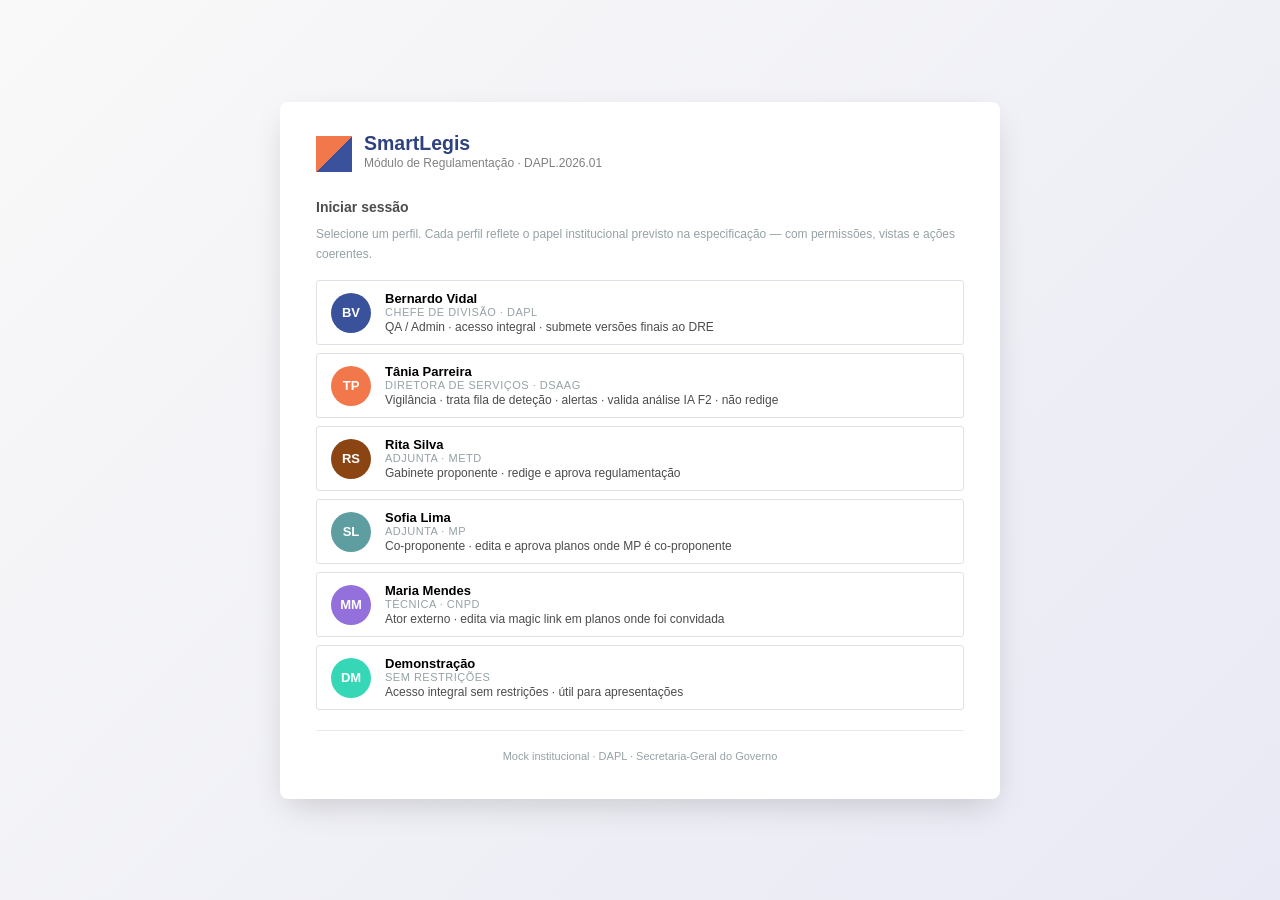
==== commit ea070f58: "feat: login com perfis institucionais + dashboard simplificado + edição IA inline - Tela de login co" ====
--- a/standalone.html
+++ b/standalone.html
@@ -912,6 +912,110 @@
   transition: width 0.3s ease;
 }
 
+/* ============ Login ============ */
+.sl-login-bg {
+  min-height: 100vh;
+  background: linear-gradient(135deg, #f9f9f9 0%, #e8e9f4 100%);
+  display: flex; align-items: center; justify-content: center;
+  padding: 24px;
+}
+.sl-login-card {
+  background: var(--sl-bg-card);
+  border-radius: 8px;
+  box-shadow: 0 12px 32px -8px rgba(0,0,0,0.18);
+  padding: 32px 36px;
+  max-width: 720px; width: 100%;
+}
+.sl-login-brand {
+  display: flex; align-items: center; gap: 12px;
+  margin-bottom: 8px;
+}
+.sl-login-brand-mark {
+  width: 36px; height: 36px;
+  background: linear-gradient(135deg, var(--sl-primary) 0%, var(--sl-primary) 50%, var(--sl-secondary) 50%, var(--sl-secondary) 100%);
+  flex-shrink: 0;
+}
+.sl-login-brand h1 {
+  margin: 0; font-size: var(--sl-fs-xl); color: var(--sl-secondary-dark); font-weight: 700;
+}
+.sl-login-brand small { color: var(--sl-text-soft); font-size: var(--sl-fs-sm); }
+.sl-login-card h2 {
+  font-size: var(--sl-fs-md); color: var(--sl-text); margin: 24px 0 8px; font-weight: 600;
+}
+.sl-login-card .lead { color: var(--sl-text-muted); font-size: var(--sl-fs-sm); margin: 0 0 16px; }
+.sl-login-perfis { display: grid; gap: 8px; }
+.sl-login-perfil {
+  display: flex; align-items: center; gap: 14px;
+  background: var(--sl-bg-card);
+  border: 1px solid var(--sl-border);
+  border-radius: var(--sl-radius-sm);
+  padding: 10px 14px;
+  cursor: pointer; text-align: left; font-family: inherit;
+  transition: all 0.15s ease;
+}
+.sl-login-perfil:hover {
+  border-color: var(--sl-primary);
+  background: var(--sl-bg-sheet);
+  transform: translateY(-1px);
+  box-shadow: 0 2px 8px -2px rgba(0,0,0,0.08);
+}
+.sl-login-avatar {
+  width: 40px; height: 40px;
+  border-radius: 50%;
+  display: inline-flex; align-items: center; justify-content: center;
+  color: white; font-weight: 700; font-size: 13px;
+  flex-shrink: 0;
+}
+.sl-login-info { flex: 1; min-width: 0; }
+.sl-login-info strong { display: block; font-size: var(--sl-fs-base); color: var(--sl-text-strong); }
+.sl-login-info span {
+  display: block; font-size: 11px; color: var(--sl-text-muted);
+  text-transform: uppercase; letter-spacing: 0.5px;
+}
+.sl-login-info em {
+  display: block; font-size: var(--sl-fs-sm); color: var(--sl-text);
+  font-style: normal; margin-top: 2px;
+}
+.sl-login-footer {
+  margin-top: 20px; padding-top: 16px;
+  border-top: 1px solid var(--sl-border-light);
+  font-size: 11px; color: var(--sl-text-muted);
+  text-align: center;
+}
+
+/* User dropdown menu (topbar) */
+.sl-user-menu {
+  position: absolute;
+  right: 12px; top: var(--sl-navbar-h);
+  background: var(--sl-bg-card);
+  border: 1px solid var(--sl-border);
+  border-radius: var(--sl-radius-sm);
+  box-shadow: var(--sl-shadow-dropdown);
+  min-width: 220px; padding: 6px 0;
+  display: none; z-index: 60;
+}
+.sl-user-menu.is-open { display: block; }
+.sl-user-menu__role {
+  padding: 8px 16px 4px;
+  font-size: 11px; color: var(--sl-text-muted);
+  text-transform: uppercase; letter-spacing: 0.5px;
+}
+.sl-user-menu__name { padding: 0 16px 8px; font-weight: 600; }
+.sl-user-menu__divider { height: 1px; background: var(--sl-border-light); margin: 4px 0; }
+.sl-user-menu__item {
+  display: block; padding: 8px 16px;
+  color: var(--sl-text); font-size: 13px;
+  cursor: pointer; text-decoration: none;
+  border: 0; background: none; width: 100%; text-align: left;
+}
+.sl-user-menu__item:hover { background: var(--sl-bg-sheet); }
+
+/* Editable IA hint */
+.sl-ia-edit-hint {
+  display: inline-block; margin-left: 8px;
+  font-size: 10px; color: var(--sl-primary); font-style: italic;
+}
+
 @media (max-width: 900px) {
   .sl-grid-2 { grid-template-columns: 1fr; }
   .sl-form__row, .sl-form__row--3, .sl-form__row--4 { grid-template-columns: 1fr; }
@@ -922,7 +1026,7 @@
 </head>
 <body>
   <!-- ============ Topbar ============ -->
-  <header class="sl-navbar">
+  <header class="sl-navbar" id="topbar">
     <div class="sl-navbar__logo" id="logoToggle" title="Aplicações">
       <div class="sl-navbar__logo-mark"></div>
       <span class="sl-navbar__brand">SMARTLEGIS</span>
@@ -940,9 +1044,15 @@
       <button class="sl-navbar__icon-btn" title="Mensagens">
         💬<span class="sl-navbar__badge">12</span>
       </button>
-      <div class="sl-navbar__user">
-        <span class="sl-navbar__user-avatar">UD</span>
-        <span>Utilizador DAPL ▼</span>
+      <div class="sl-navbar__user" id="userPill" onclick="toggleUserMenu(event)" style="cursor:pointer">
+        <span class="sl-navbar__user-avatar" id="userAvatar" style="background:var(--sl-primary)">UD</span>
+        <span id="userName">Utilizador ▼</span>
+      </div>
+      <div class="sl-user-menu" id="userMenu">
+        <div class="sl-user-menu__role" id="userMenuRole"></div>
+        <div class="sl-user-menu__name" id="userMenuName"></div>
+        <div class="sl-user-menu__divider"></div>
+        <button class="sl-user-menu__item" onclick="logout()">⏻ Sair / Trocar de perfil</button>
       </div>
     </div>
 
@@ -1265,7 +1375,115 @@
 
 let DIPLOMAS_VARRIDOS = [];
 
+// ============ Perfis de utilizador (mock auth) ============
+// Reflete os 5 papéis institucionais previstos na especificação:
+// - DAPL: QA/Admin · acesso integral · submete versões finais ao DRE
+// - DSAAG: vigilância · trata fila de deteção · alertas · valida análise IA F2 · NÃO redige
+// - Gabinete proponente: redige e aprova regulamentação na sua área
+// - Co-proponente: edita e aprova nos planos onde é co-proponente
+// - Ator externo: edita via magic link
+const PERFIS = [
+  {
+    id: 'dapl-bv', nome: 'Bernardo Vidal', role: 'Chefe de Divisão',
+    role_id: 'dapl', gabinete: 'DAPL', avatar: 'BV', cor: '#3A529C',
+    missao: 'QA / Admin · acesso integral · submete versões finais ao DRE',
+  },
+  {
+    id: 'dsaag-tp', nome: 'Tânia Parreira', role: 'Diretora de Serviços',
+    role_id: 'dsaag', gabinete: 'DSAAG', avatar: 'TP', cor: '#F2784B',
+    missao: 'Vigilância · trata fila de deteção · alertas · valida análise IA F2 · não redige',
+  },
+  {
+    id: 'metd-rs', nome: 'Rita Silva', role: 'Adjunta · METD',
+    role_id: 'gabinete', gabinete_id: 'metd', avatar: 'RS', cor: '#8B4513',
+    missao: 'Gabinete proponente · redige e aprova regulamentação',
+  },
+  {
+    id: 'mp-sl', nome: 'Sofia Lima', role: 'Adjunta · MP',
+    role_id: 'co_proponente', gabinete_id: 'mp', avatar: 'SL', cor: '#5F9EA0',
+    missao: 'Co-proponente · edita e aprova planos onde MP é co-proponente',
+  },
+  {
+    id: 'cnpd-mm', nome: 'Maria Mendes', role: 'Técnica · CNPD',
+    role_id: 'externo', gabinete_id: 'cnpd', avatar: 'MM', cor: '#9370DB',
+    missao: 'Ator externo · edita via magic link em planos onde foi convidada',
+  },
+  {
+    id: 'demo', nome: 'Demonstração', role: 'Sem restrições',
+    role_id: 'demo', avatar: 'DM', cor: '#36D7B7',
+    missao: 'Acesso integral sem restrições · útil para apresentações',
+  },
+];
+
+// Estado de auth global
+let currentUser = null;
+
+// Permissões consolidadas
+function userCan(action, plan) {
+  if (!currentUser) return false;
+  const r = currentUser.role_id;
+  if (r === 'demo') return true;
+
+  switch (action) {
+    case 'view_all':
+      return ['dapl', 'dsaag'].includes(r);
+    case 'criar_plano_via_diploma':
+      return ['dapl', 'gabinete'].includes(r);
+    case 'gerir_dsaag':
+      return ['dapl', 'dsaag'].includes(r);
+    case 'validar_ia':
+      if (!plan) return ['dapl', 'dsaag', 'gabinete'].includes(r);
+      if (r === 'dapl') return true;
+      if (r === 'dsaag') return plan.tipo_origem !== 'proponente_via_diploma';
+      if (r === 'gabinete') return plan.tipo_origem === 'proponente_via_diploma'
+        && plan.area_proponente === currentUser.gabinete_id;
+      return false;
+    case 'redigir_documento':
+      if (!plan) return ['gabinete', 'co_proponente', 'externo'].includes(r);
+      if (r === 'gabinete') return plan.area_proponente === currentUser.gabinete_id;
+      if (r === 'co_proponente') return plan.co_proponentes?.includes(currentUser.gabinete_id);
+      if (r === 'externo') return plan.edit_invitations?.some(i => i.partner.includes(currentUser.gabinete_id?.toUpperCase() || ''));
+      return false;
+    case 'convidar_externo':
+    case 'submeter_aprovacao':
+    case 'devolver':
+      if (!plan) return ['gabinete', 'co_proponente'].includes(r);
+      if (r === 'gabinete') return plan.area_proponente === currentUser.gabinete_id;
+      if (r === 'co_proponente') return plan.co_proponentes?.includes(currentUser.gabinete_id);
+      return false;
+    case 'aprovar':
+      if (!plan) return ['gabinete', 'co_proponente'].includes(r);
+      if (r === 'gabinete') return plan.area_proponente === currentUser.gabinete_id;
+      if (r === 'co_proponente') return plan.co_proponentes?.includes(currentUser.gabinete_id);
+      return false;
+    case 'submeter_dre':
+      return r === 'dapl';
+    case 'qa':
+      return r === 'dapl';
+    default:
+      return false;
+  }
+}
+
+// Filtra planos visíveis para o utilizador atual
+function planosVisiveis() {
+  if (!currentUser) return [];
+  const r = currentUser.role_id;
+  if (['dapl', 'dsaag', 'demo'].includes(r)) return PLANOS;
+  if (r === 'gabinete') {
+    return PLANOS.filter(p => p.area_proponente === currentUser.gabinete_id);
+  }
+  if (r === 'co_proponente') {
+    return PLANOS.filter(p => p.co_proponentes?.includes(currentUser.gabinete_id));
+  }
+  if (r === 'externo') {
+    return PLANOS.filter(p => p.edit_invitations?.length); // simplificação para o mock
+  }
+  return [];
+}
+
 // Helpers
+function getPerfil(id) { return PERFIS.find(p => p.id === id) || null; }
 function getArea(id) { return AREAS_GOVERNATIVAS.find(a => a.id === id) || null; }
 function getEntidade(id) { return ENTIDADES_EXTERNAS.find(e => e.id === id) || null; }
 function getDiploma(id) { return DIPLOMAS.find(d => d.id === id) || null; }
@@ -1395,49 +1613,67 @@
   `;
 }
 
-// ============ Dashboard ============
+// ============ Login ============
+function viewLogin() {
+  return `
+    <div class="sl-login-bg">
+      <div class="sl-login-card">
+        <div class="sl-login-brand">
+          <div class="sl-login-brand-mark"></div>
+          <div>
+            <h1>SmartLegis</h1>
+            <small>Módulo de Regulamentação · DAPL.2026.01</small>
+          </div>
+        </div>
+        <h2>Iniciar sessão</h2>
+        <p class="lead">Selecione um perfil. Cada perfil reflete o papel institucional previsto na especificação — com permissões, vistas e ações coerentes.</p>
+        <div class="sl-login-perfis">
+          ${PERFIS.map(p => `
+            <button class="sl-login-perfil" onclick="login('${p.id}')">
+              <span class="sl-login-avatar" style="background:${p.cor}">${p.avatar}</span>
+              <div class="sl-login-info">
+                <strong>${p.nome}</strong>
+                <span>${p.role}${p.gabinete ? ' · ' + p.gabinete : ''}</span>
+                <em>${p.missao}</em>
+              </div>
+            </button>
+          `).join('')}
+        </div>
+        <div class="sl-login-footer">
+          Mock institucional · DAPL · Secretaria-Geral do Governo
+        </div>
+      </div>
+    </div>
+  `;
+}
+
+// ============ Dashboard (simplificado) ============
 function viewDashboard() {
-  const ativos = PLANOS.filter(p => !['publicado','dispensado','cancelado'].includes(p.state)).length;
-  const iaPendente = PLANOS.filter(p => p.state === 'proposto' && p.ai_status === 'concluida').length;
-  const emAprovacao = PLANOS.filter(p => p.state === 'em_aprovacao').length;
-  const semProponente = PLANOS.filter(p => p.aguarda_proponente).length;
+  const visiveis = planosVisiveis();
+  const total = visiveis.length;
+  const emCurso = visiveis.filter(p => !['publicado','dispensado','cancelado'].includes(p.state)).length;
+  const podeCriarPlano = userCan('criar_plano_via_diploma');
 
   return `
     ${renderControlPanel({
       breadcrumb: 'Dashboard',
-      buttons: `<a href="#/plano/novo" class="sl-btn sl-btn--primary">Criar</a>`,
+      buttons: podeCriarPlano ? `<a href="#/plano/novo" class="sl-btn sl-btn--primary">Criar</a>` : '',
     })}
 
-    <div class="sl-card-grid">
-      <div class="sl-card">
-        <div class="sl-card__number">${PLANOS.filter(p=>p.state!=='publicado').length}</div>
-        <h2 class="sl-card__title">MEUS PLANOS</h2>
-        <hr>
-        <a href="#/planos" class="sl-btn sl-btn--secondary">Ver Todos</a>
-      </div>
-      <div class="sl-card">
-        <div class="sl-card__number">${PLANOS.length}</div>
-        <h2 class="sl-card__title">REGULAMENTAÇÃO</h2>
-        <hr>
-        <a href="#/planos" class="sl-btn sl-btn--secondary">Ver Todos</a>
-      </div>
-      <div class="sl-card">
-        <div class="sl-card__number">${iaPendente}</div>
-        <h2 class="sl-card__title" style="font-size:13px">🤖 IA POR VALIDAR</h2>
-        <hr>
-        <a href="#/dsaag" class="sl-btn sl-btn--secondary">Ver Todos</a>
-      </div>
-      <div class="sl-card">
-        <div class="sl-card__number">${emAprovacao}</div>
-        <h2 class="sl-card__title" style="font-size:13px">EM APROVAÇÃO</h2>
-        <hr>
-        <a href="#/planos" class="sl-btn sl-btn--secondary">Ver Todos</a>
-      </div>
-      <div class="sl-card">
-        <div class="sl-card__number">${semProponente}</div>
-        <h2 class="sl-card__title" style="font-size:13px">SEM PROPONENTE</h2>
-        <hr>
-        <a href="#/dsaag" class="sl-btn sl-btn--secondary">Ver Todos</a>
+    <div style="max-width:760px; margin:24px auto; padding:0 24px">
+      <div style="display:grid; grid-template-columns:repeat(2,1fr); gap:16px;">
+        <div class="sl-card" onclick="location.hash='#/planos'" style="cursor:pointer">
+          <div class="sl-card__number">${total}</div>
+          <h2 class="sl-card__title">PLANOS</h2>
+          <hr>
+          <span class="sl-btn sl-btn--secondary">Ver todos</span>
+        </div>
+        <div class="sl-card" onclick="location.hash='#/planos'" style="cursor:pointer">
+          <div class="sl-card__number">${emCurso}</div>
+          <h2 class="sl-card__title" style="font-size:15px;">REGULAMENTAÇÃO EM CURSO</h2>
+          <hr>
+          <span class="sl-btn sl-btn--secondary">Ver em curso</span>
+        </div>
       </div>
     </div>
 
@@ -1448,8 +1684,9 @@
             <th>Número</th><th>Título</th><th>IA</th><th>Estado</th><th>Aprovações</th><th>Prazo</th>
           </tr></thead>
           <tbody>
-            ${PLANOS.map(p => {
-              const total = p.approvals?.length || 0;
+            ${visiveis.length === 0 ? `<tr><td colspan="6" style="text-align:center;padding:24px;color:var(--sl-text-muted)"><em>Sem planos visíveis para este perfil.</em></td></tr>` :
+            visiveis.map(p => {
+              const tot = p.approvals?.length || 0;
               const aprovs = p.approvals?.filter(a => a.state === 'aprovado').length || 0;
               return `
                 <tr onclick="location.hash='#/plano/${p.id}'">
@@ -1457,7 +1694,7 @@
                   <td>${escapeHtml(p.titulo)}</td>
                   <td>${pillAI(p.ai_status)}</td>
                   <td>${pillEstado(p.state)}</td>
-                  <td>${total ? `${aprovs}/${total}` : '—'}</td>
+                  <td>${tot ? `${aprovs}/${tot}` : '—'}</td>
                   <td>${riskDot(p.risco)} ${fmtDays(diasAteData(p.prazo_data))}</td>
                 </tr>
               `;
@@ -1480,7 +1717,7 @@
         <button class="sl-filter-pill">▼ Filtros</button>
         <button class="sl-filter-pill">≡ Agrupar por</button>
       `,
-      pager: `<div class="sl-pager"><span>1-${PLANOS.length} / ${PLANOS.length}</span><button class="sl-pager__nav">‹</button><button class="sl-pager__nav">›</button></div>`,
+      pager: `<div class="sl-pager"><span>1-${planosVisiveis().length} / ${planosVisiveis().length}</span><button class="sl-pager__nav">‹</button><button class="sl-pager__nav">›</button></div>`,
     })}
     <div style="padding:0">
       <div class="sl-table-wrap" style="border-radius:0;border-left:0;border-right:0">
@@ -1491,7 +1728,8 @@
             <th>Forma de ato</th><th>Estado</th><th>Aprov.</th><th>Prazo</th>
           </tr></thead>
           <tbody>
-            ${PLANOS.map(p => {
+            ${planosVisiveis().length === 0 ? `<tr><td colspan="10" style="text-align:center;padding:24px;color:var(--sl-text-muted)"><em>Sem planos visíveis para este perfil.</em></td></tr>` :
+            planosVisiveis().map(p => {
               const a = getArea(p.area_proponente);
               const total = p.approvals?.length || 0;
               const aprovs = p.approvals?.filter(x => x.state === 'aprovado').length || 0;
@@ -1543,23 +1781,30 @@
     default: tabBody = renderTabDados(p, dipl, area);
   }
 
-  // Botão principal contextual
+  // Botão principal contextual (filtrado por permissão)
+  const podeValidarIA = userCan('validar_ia', p);
+  const podeRedigir = userCan('redigir_documento', p);
+  const podeSubmeterAprovacao = userCan('submeter_aprovacao', p);
+  const podeDevolver = userCan('devolver', p);
+  const podeSubmeterDre = userCan('submeter_dre', p);
+  const podeAtribuir = userCan('gerir_dsaag', p);
   let actionButtons = '';
   if (p.state === 'proposto') {
-    if (p.ai_status === 'concluida' || p.ai_status === 'falhou') {
-      actionButtons = `<button class="sl-btn sl-btn--primary" onclick="validarIA('${p.id}')">Validar IA</button>`;
-    } else {
-      actionButtons = `<button class="sl-btn sl-btn--secondary" onclick="rerunIA('${p.id}')">Re-correr IA</button>`;
+    if (p.aguarda_proponente && podeAtribuir) {
+      actionButtons += `<button class="sl-btn sl-btn--primary" onclick="atribuirProponente('${p.id}')">Atribuir Proponente</button>`;
     }
-    if (p.aguarda_proponente) {
-      actionButtons = `<button class="sl-btn sl-btn--primary" onclick="atribuirProponente('${p.id}')">Atribuir Proponente</button>` + actionButtons;
+    if (podeValidarIA) {
+      if (p.ai_status === 'concluida' || p.ai_status === 'falhou') {
+        actionButtons += `<button class="sl-btn sl-btn--primary" onclick="validarIA('${p.id}')">Validar IA</button>`;
+      }
+      actionButtons += `<button class="sl-btn sl-btn--secondary" onclick="rerunIA('${p.id}')">Re-correr IA</button>`;
     }
-  } else if (p.state === 'em_redacao') {
+  } else if (p.state === 'em_redacao' && podeSubmeterAprovacao) {
     actionButtons = `<button class="sl-btn sl-btn--primary" onclick="submeterAprovacao('${p.id}')">Submeter à Aprovação</button>`;
-  } else if (p.state === 'em_aprovacao') {
+  } else if (p.state === 'em_aprovacao' && podeDevolver) {
     actionButtons = `<button class="sl-btn sl-btn--secondary" onclick="devolverRedacao('${p.id}')">Devolver</button>`;
-  } else if (p.state === 'aprovado') {
-    actionButtons = `<button class="sl-btn sl-btn--primary" onclick="enviarPublicacao('${p.id}')">Enviar para Publicação</button>`;
+  } else if (p.state === 'aprovado' && podeSubmeterDre) {
+    actionButtons = `<button class="sl-btn sl-btn--primary" onclick="enviarPublicacao('${p.id}')">Enviar para Publicação (DAPL)</button>`;
   }
 
   // Banner contextual
@@ -1637,6 +1882,17 @@
 }
 
 function renderTabDados(p, dipl, area) {
+  // Edição inline dos campos pré-preenchidos pela IA (apenas em estado proposto, com permissão)
+  const editavel = p.state === 'proposto' && userCan('validar_ia', p);
+  const editHint = editavel ? `<span class="sl-ia-edit-hint">(editável até validação)</span>` : '';
+
+  // Helper para mostrar input ou valor read-only
+  const inputOrValue = (val, field, type='text', isLong=false) => {
+    if (!editavel) return `<div class="sl-form__value">${escapeHtml(val)}</div>`;
+    if (isLong) return `<textarea class="sl-form__textarea" onchange="updatePlanField('${p.id}','${field}',this.value)">${escapeHtml(val)}</textarea>`;
+    return `<input type="${type}" class="sl-form__input" value="${escapeHtml(String(val))}" onchange="updatePlanField('${p.id}','${field}',this.value)">`;
+  };
+
   return `
     <div class="sl-form__row">
       <div class="sl-form__field">
@@ -1645,7 +1901,7 @@
       </div>
       <div class="sl-form__field">
         <label class="sl-form__label sl-form__label--required">Título</label>
-        <div class="sl-form__value">${escapeHtml(p.titulo)}</div>
+        ${inputOrValue(p.titulo, 'titulo')}
       </div>
     </div>
     <div class="sl-form__row">
@@ -1660,12 +1916,16 @@
     </div>
     <div class="sl-form__row">
       <div class="sl-form__field">
-        <label class="sl-form__label sl-form__label--required">Forma de Ato Prevista</label>
-        <div class="sl-form__value">${getFormaAtoLabel(p.forma_ato_prevista)}${p.forma_ato_origem_ia && p.ai_status !== 'validada' ? badgeIA() : ''}</div>
+        <label class="sl-form__label sl-form__label--required">Forma de Ato Prevista${p.forma_ato_origem_ia && p.ai_status !== 'validada' ? badgeIA() : ''}${editHint}</label>
+        ${editavel ? `
+          <select class="sl-form__select" onchange="updatePlanField('${p.id}','forma_ato_prevista',this.value)">
+            ${FORMAS_ATO.map(([v,l]) => `<option value="${v}" ${p.forma_ato_prevista === v ? 'selected' : ''}>${l}</option>`).join('')}
+          </select>
+        ` : `<div class="sl-form__value">${getFormaAtoLabel(p.forma_ato_prevista)}</div>`}
       </div>
       <div class="sl-form__field">
-        <label class="sl-form__label">Prazo Legal</label>
-        <div class="sl-form__value">${p.prazo_legal_dias} dias${p.prazo_origem_ia && p.ai_status !== 'validada' ? badgeIA() : ''}</div>
+        <label class="sl-form__label">Prazo Legal (dias)${p.prazo_origem_ia && p.ai_status !== 'validada' ? badgeIA() : ''}${editHint}</label>
+        ${editavel ? `<input type="number" class="sl-form__input" value="${p.prazo_legal_dias}" min="1" max="730" onchange="updatePlanField('${p.id}','prazo_legal_dias',parseInt(this.value)||60)">` : `<div class="sl-form__value">${p.prazo_legal_dias} dias</div>`}
       </div>
     </div>
     <div class="sl-form__row">
@@ -1681,11 +1941,16 @@
     <div class="sl-form__row">
       <div class="sl-form__field">
         <label class="sl-form__label">Área Governativa Proponente</label>
-        <div class="sl-form__value">${area ? `<strong>${area.sigla}</strong> · ${area.nome}` : '<em class="sl-text-muted">não atribuída</em>'}</div>
+        ${editavel ? `
+          <select class="sl-form__select" onchange="updatePlanField('${p.id}','area_proponente',this.value)">
+            <option value="">— escolha —</option>
+            ${AREAS_GOVERNATIVAS.map(a => `<option value="${a.id}" ${p.area_proponente === a.id ? 'selected' : ''}>${a.sigla} · ${a.nome}</option>`).join('')}
+          </select>
+        ` : `<div class="sl-form__value">${area ? `<strong>${area.sigla}</strong> · ${area.nome}` : '<em class="sl-text-muted">não atribuída</em>'}</div>`}
       </div>
       <div class="sl-form__field">
         <label class="sl-form__label">Adjunto Responsável</label>
-        <div class="sl-form__value">${p.adjunto_responsavel || '—'}</div>
+        ${inputOrValue(p.adjunto_responsavel || '', 'adjunto_responsavel')}
       </div>
     </div>
     <div class="sl-form__row">
@@ -1696,8 +1961,8 @@
     </div>
     <div class="sl-form__row">
       <div class="sl-form__field sl-form__field--full">
-        <label class="sl-form__label sl-form__label--required">Objeto da Regulamentação${p.objeto_origem_ia && p.ai_status !== 'validada' ? badgeIA() : ''}</label>
-        <div class="sl-form__value" style="white-space:normal">${escapeHtml(p.objeto)}</div>
+        <label class="sl-form__label sl-form__label--required">Objeto da Regulamentação${p.objeto_origem_ia && p.ai_status !== 'validada' ? badgeIA() : ''}${editHint}</label>
+        ${inputOrValue(p.objeto || '', 'objeto', 'text', true)}
       </div>
     </div>
     <div class="sl-form__row">
@@ -2271,18 +2536,70 @@
 
 
 // === app.js ===
-// SmartLegis · Módulo de Regulamentação · Mock app v0.2 (routing + ações)
+// SmartLegis · Módulo de Regulamentação · Mock app v0.5 (auth + permissões + edição IA)
 
 const app = {
   current: null,
   rerender() { router(); },
 };
 
+// ============ Auth ============
+function loadAuth() {
+  const stored = sessionStorage.getItem('sl_user');
+  if (stored) {
+    try { currentUser = JSON.parse(stored); }
+    catch (e) { currentUser = null; }
+  }
+}
+function login(perfilId) {
+  const p = getPerfil(perfilId);
+  if (!p) return;
+  currentUser = p;
+  sessionStorage.setItem('sl_user', JSON.stringify(p));
+  if (location.hash === '#/dashboard') router();
+  else location.hash = '#/dashboard';
+}
+function logout() {
+  currentUser = null;
+  sessionStorage.removeItem('sl_user');
+  router();
+}
+function refreshUserPill() {
+  const avatar = document.getElementById('userAvatar');
+  const name = document.getElementById('userName');
+  const role = document.getElementById('userMenuRole');
+  const fullName = document.getElementById('userMenuName');
+  if (!avatar) return;
+  if (currentUser) {
+    avatar.textContent = currentUser.avatar;
+    avatar.style.background = currentUser.cor;
+    name.textContent = currentUser.nome + ' ▼';
+    if (role) role.textContent = currentUser.role + (currentUser.gabinete ? ' · ' + currentUser.gabinete : '');
+    if (fullName) fullName.textContent = currentUser.nome;
+  }
+}
+function toggleUserMenu(e) {
+  if (e) e.stopPropagation();
+  document.getElementById('userMenu').classList.toggle('is-open');
+}
+
 // ============ Routing ============
 function router() {
+  loadAuth();
+  const main = document.getElementById('main');
+  const topbar = document.getElementById('topbar');
+
+  // Route guard: sem auth → login screen
+  if (!currentUser) {
+    if (topbar) topbar.style.display = 'none';
+    main.innerHTML = viewLogin();
+    return;
+  }
+  if (topbar) topbar.style.display = '';
+  refreshUserPill();
+
   const hash = location.hash.replace(/^#\//, '') || 'dashboard';
   const parts = hash.split('/').filter(Boolean);
-  const main = document.getElementById('main');
   const breadcrumb = document.getElementById('breadcrumb');
 
   const route = parts[0];
@@ -2343,7 +2660,13 @@
       document.getElementById('sidebar').classList.toggle('is-open');
     });
   }
-  document.getElementById('alertsBtn').addEventListener('click', () => location.hash = '#/dsaag');
+  const ab = document.getElementById('alertsBtn');
+  if (ab) ab.addEventListener('click', () => location.hash = '#/dsaag');
+  // Fecha user menu ao clicar fora
+  document.addEventListener('click', () => {
+    const m = document.getElementById('userMenu');
+    if (m) m.classList.remove('is-open');
+  });
 });
 
 function refreshAlertCount() {
@@ -2358,6 +2681,24 @@
   t.textContent = msg;
   t.className = 'sl-toast is-open' + (type ? ` sl-toast--${type}` : '');
   setTimeout(() => { t.className = 'sl-toast'; }, 2400);
+}
+
+// Atualiza um campo de um plano (usado nos inputs editáveis da Análise IA)
+function updatePlanField(planId, field, value) {
+  const p = getPlano(planId);
+  if (!p) return;
+  p[field] = value;
+  // Limpa flag de origem IA quando humano edita
+  const flagMap = {
+    objeto: 'objeto_origem_ia',
+    forma_ato_prevista: 'forma_ato_origem_ia',
+    prazo_legal_dias: 'prazo_origem_ia',
+  };
+  if (flagMap[field]) p[flagMap[field]] = false;
+  // Recalcula prazo limite se mudou prazo legal
+  if (field === 'prazo_legal_dias' && p.data_publicacao_habilitante) {
+    p.prazo_data = new Date(new Date(p.data_publicacao_habilitante).getTime() + value * 86400000).toISOString().slice(0,10);
+  }
 }
 
 // Wizard navigation (3-step SmartLegis)
